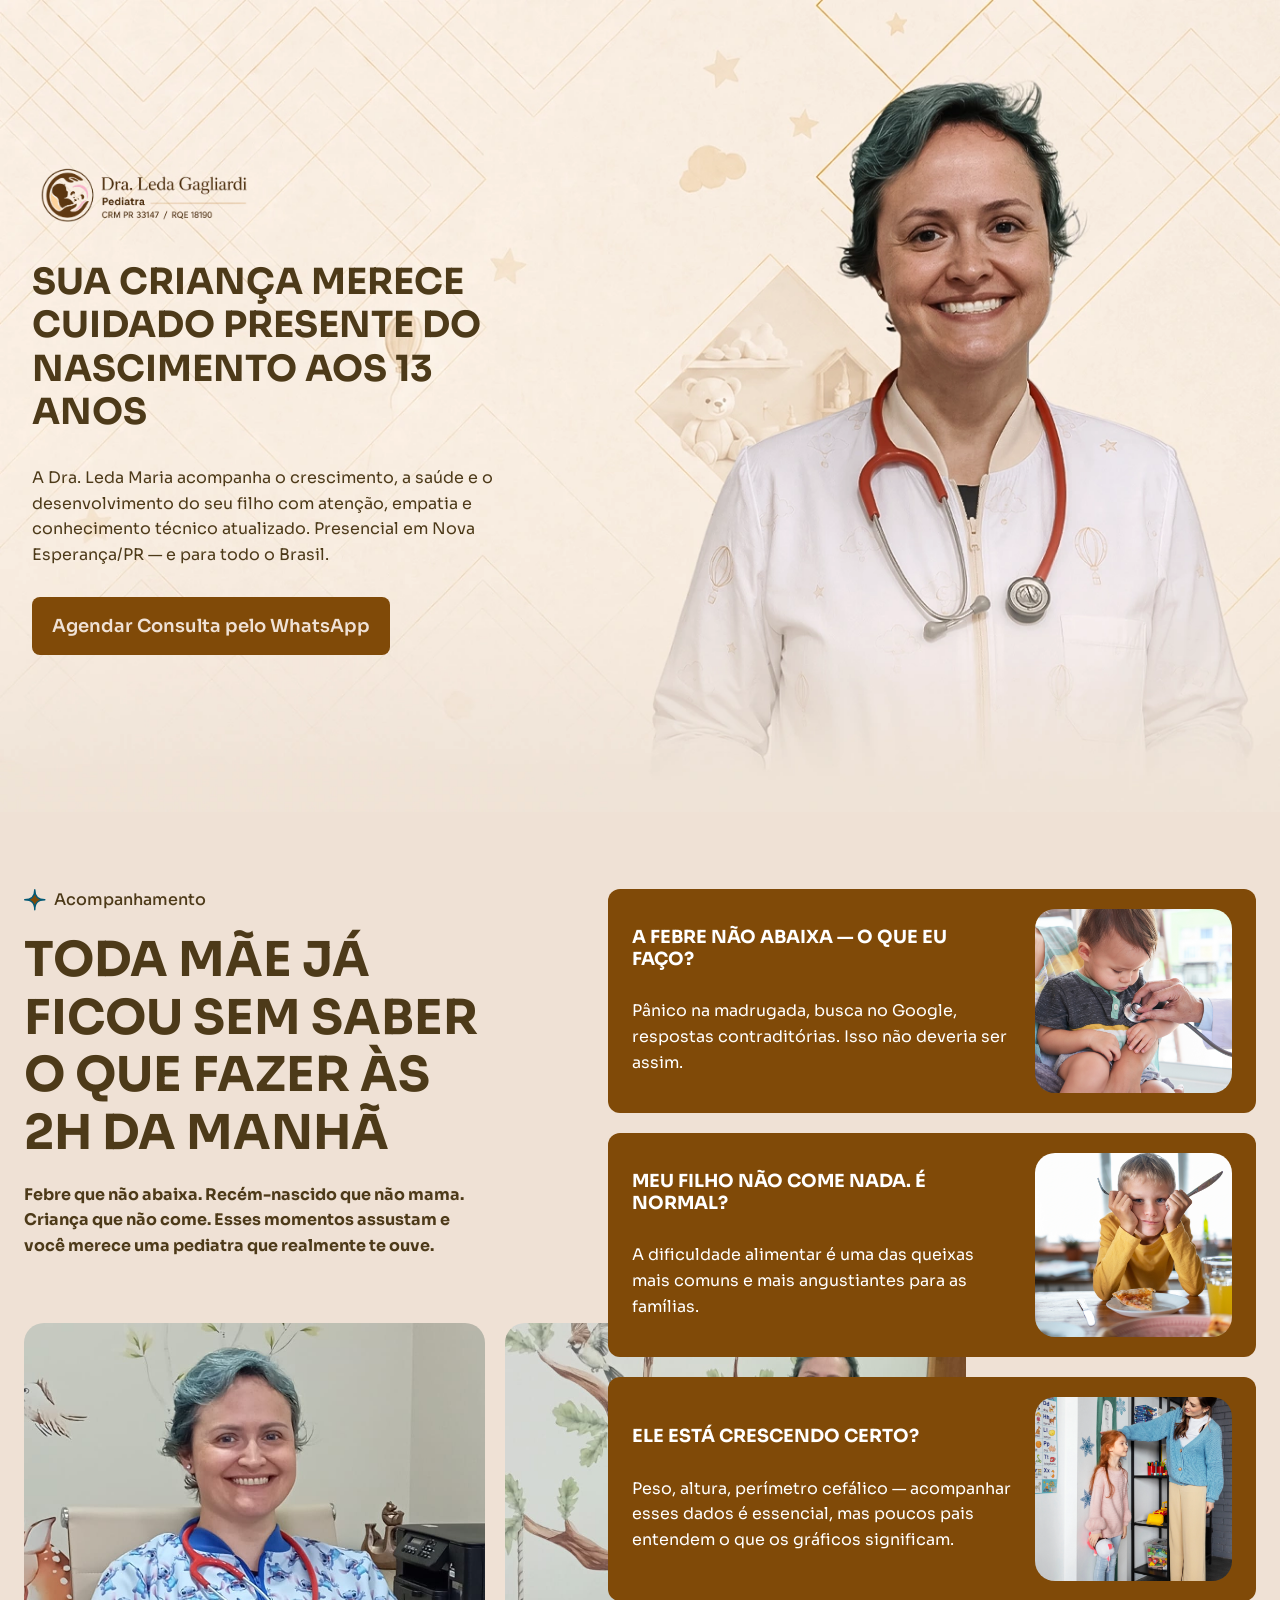
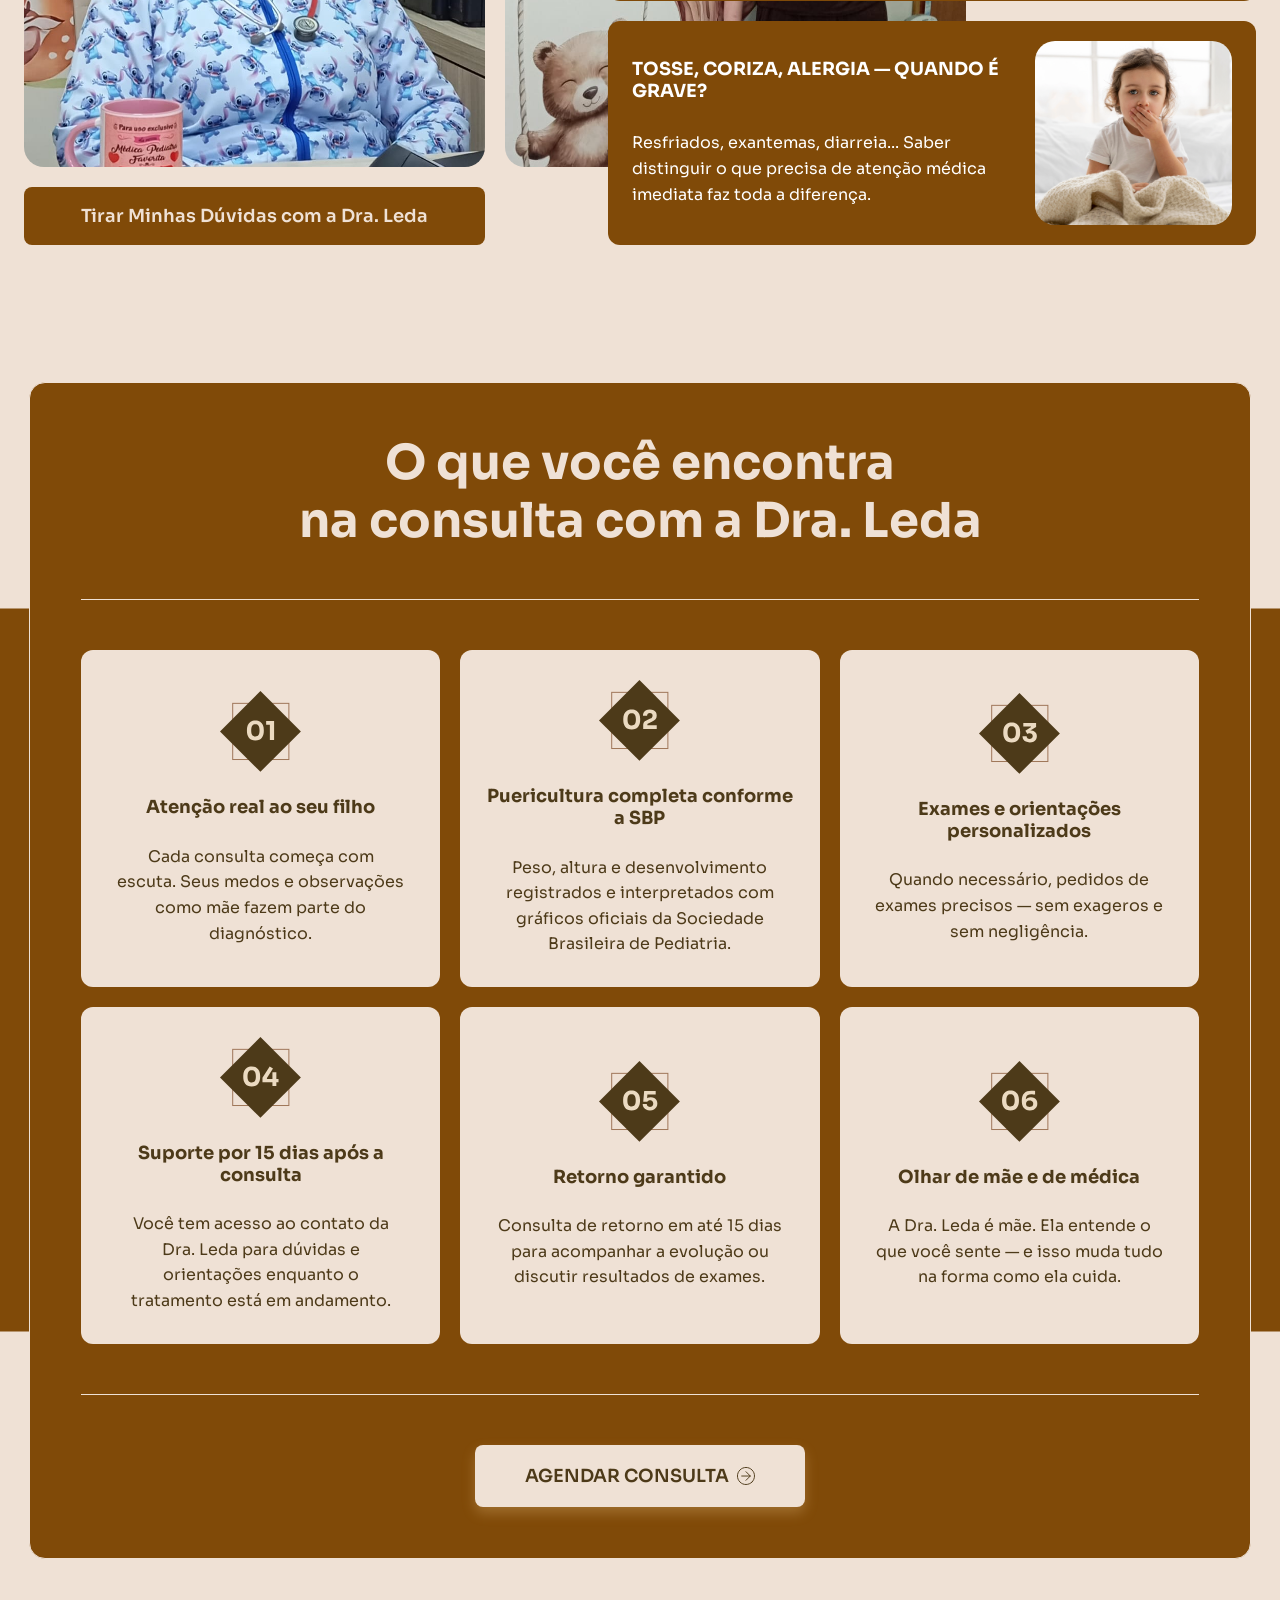
==== index.html @ 07dbed0f "chore: setup inicial + hero, acompanhamento e benefícios" ====
<!DOCTYPE html>
<html lang="pt-BR">
  <head>
    <meta charset="UTF-8" />
    <meta name="viewport" content="width=device-width, initial-scale=1.0" />
    <meta name="theme-color" content="#EFE1D5" />

    <title>Dra. Leda Maria — Pediatra em Nova Esperança/PR</title>
    <meta
      name="description"
      content="A Dra. Leda Maria acompanha o crescimento, a saúde e o desenvolvimento do seu filho, do nascimento aos 13 anos. Atendimento presencial em Nova Esperança/PR e online para todo o Brasil."
    />

    <link rel="stylesheet" href="css/style.css" />
  </head>

  <body>
    <main>
      <!-- ============================== HERO ============================== -->
      <section class="hero" id="inicio">
        <div class="hero__content">
          <img
            class="hero__logo"
            src="assets/logo/logo01.png"
            alt="Dra. Leda Gagliardi — Pediatra, CRM PR 33147"
          />

          <h1>Sua criança merece cuidado presente do nascimento aos 13 anos</h1>

          <p>
            A Dra. Leda Maria acompanha o crescimento, a saúde e o
            desenvolvimento do seu filho com atenção, empatia e conhecimento
            técnico atualizado. Presencial em Nova Esperança/PR — e para todo o
            Brasil.
          </p>

          <!-- TODO: substituir pelo número real do WhatsApp -->
          <a
            class="button"
            href="https://wa.me/55XXXXXXXXXXX"
            target="_blank"
            rel="noopener noreferrer"
          >
            Agendar Consulta pelo WhatsApp
          </a>
        </div>
      </section>

      <!-- ========================= ACOMPANHAMENTO ========================= -->
      <section class="acompanhamento" id="acompanhamento">
        <div class="acompanhamento__intro">
          <div>
            <span class="badge">
              <img src="assets/icons/icon-star.svg" alt="" />
              Acompanhamento
            </span>

            <h2>Toda mãe já ficou sem saber o que fazer às 2h da manhã</h2>

            <p>
              Febre que não abaixa. Recém-nascido que não mama. Criança que não
              come. Esses momentos assustam e você merece uma pediatra que
              realmente te ouve.
            </p>
          </div>

          <div>
            <div class="acompanhamento__photos">
              <img
                src="assets/images/acompanhamento/img01.jpg"
                alt="Dra. Leda Gagliardi sorrindo"
              />
              <img
                src="assets/images/acompanhamento/img2.jpg"
                alt="Dra. Leda em ambiente pediátrico acolhedor"
              />
            </div>

            <!-- TODO: substituir pelo número real do WhatsApp -->
            <a
              class="button"
              href="https://wa.me/55XXXXXXXXXXX"
              target="_blank"
              rel="noopener noreferrer"
            >
              Tirar Minhas Dúvidas com a Dra. Leda
            </a>
          </div>
        </div>

        <ul class="acompanhamento__list">
          <li>
            <div>
              <h3>A febre não abaixa — o que eu faço?</h3>
              <p>
                Pânico na madrugada, busca no Google, respostas contraditórias.
                Isso não deveria ser assim.
              </p>
            </div>
            <img
              src="assets/images/acompanhamento/01section02.webp"
              alt="Bebê sendo examinado com estetoscópio"
            />
          </li>

          <li>
            <div>
              <h3>Meu filho não come nada. É normal?</h3>
              <p>
                A dificuldade alimentar é uma das queixas mais comuns e mais
                angustiantes para as famílias.
              </p>
            </div>
            <img
              src="assets/images/acompanhamento/02section02.webp"
              alt="Criança à mesa recusando a comida"
            />
          </li>

          <li>
            <div>
              <h3>Ele está crescendo certo?</h3>
              <p>
                Peso, altura, perímetro cefálico — acompanhar esses dados é
                essencial, mas poucos pais entendem o que os gráficos significam.
              </p>
            </div>
            <img
              src="assets/images/acompanhamento/03section02.webp"
              alt="Criança em casa durante o acompanhamento do crescimento"
            />
          </li>

          <li>
            <div>
              <h3>Tosse, coriza, alergia — quando é grave?</h3>
              <p>
                Resfriados, exantemas, diarreia... Saber distinguir o que precisa
                de atenção médica imediata faz toda a diferença.
              </p>
            </div>
            <img
              src="assets/images/acompanhamento/04section02.webp"
              alt="Criança resfriada deitada na cama"
            />
          </li>
        </ul>
      </section>

      <!-- ========================= BENEFÍCIOS ========================= -->
      <section class="beneficits" id="beneficios">
        <div class="beneficits__bg" aria-hidden="true"></div>

        <div class="beneficits__panel">
          <h2>O que você encontra<br />na consulta com a Dra. Leda</h2>

          <hr />

          <ul class="beneficits__cards">
            <li>
              <img src="assets/icons/one.svg" alt="" />
              <h3>Atenção real ao seu filho</h3>
              <p>
                Cada consulta começa com escuta. Seus medos e observações como
                mãe fazem parte do diagnóstico.
              </p>
            </li>

            <li>
              <img src="assets/icons/two.svg" alt="" />
              <h3>Puericultura completa conforme a SBP</h3>
              <p>
                Peso, altura e desenvolvimento registrados e interpretados com
                gráficos oficiais da Sociedade Brasileira de Pediatria.
              </p>
            </li>

            <li>
              <img src="assets/icons/three.svg" alt="" />
              <h3>Exames e orientações personalizados</h3>
              <p>
                Quando necessário, pedidos de exames precisos — sem exageros e
                sem negligência.
              </p>
            </li>

            <li>
              <img src="assets/icons/four.svg" alt="" />
              <h3>Suporte por 15 dias após a consulta</h3>
              <p>
                Você tem acesso ao contato da Dra. Leda para dúvidas e
                orientações enquanto o tratamento está em andamento.
              </p>
            </li>

            <li>
              <img src="assets/icons/five.svg" alt="" />
              <h3>Retorno garantido</h3>
              <p>
                Consulta de retorno em até 15 dias para acompanhar a evolução ou
                discutir resultados de exames.
              </p>
            </li>

            <li>
              <img src="assets/icons/six.svg" alt="" />
              <h3>Olhar de mãe e de médica</h3>
              <p>
                A Dra. Leda é mãe. Ela entende o que você sente — e isso muda
                tudo na forma como ela cuida.
              </p>
            </li>
          </ul>

          <hr />

          <!-- TODO: substituir pelo número real do WhatsApp -->
          <a
            class="button button--light"
            href="https://wa.me/55XXXXXXXXXXX"
            target="_blank"
            rel="noopener noreferrer"
          >
            Agendar Consulta
            <img src="assets/icons/icon-arrow.svg" alt="" />
          </a>
        </div>
      </section>

      <!-- Próximas seções: Sobre · Como Funciona · Depoimentos · FAQ · Footer -->
    </main>
  </body>
</html>
---- css/style.css ----
/* ============================================================
   STYLE.CSS · Ponto de entrada
   Landing Page · Dra. Leda

   Ordem de importação (não alterar):
   fontes → tokens → reset → base → componentes → seções
   ============================================================ */

/* ---------- Global ---------- */
@import url("globals/fonts.css");
@import url("globals/variables.css");
@import url("globals/reset.css");
@import url("globals/base.css");

/* ---------- Componentes ---------- */
@import url("components/button.css");
@import url("components/badge.css");

/* ---------- Seções ---------- */
@import url("sections/hero.css");
@import url("sections/acompanhamento.css");
@import url("sections/beneficits.css");

/* Adicionar conforme cada seção for implementada,
   na ordem do layout do Figma:

   @import url("sections/sobre.css");
   @import url("sections/acompanhamento.css");
   @import url("sections/como-funciona.css");
   @import url("sections/depoimentos.css");
   @import url("sections/faq.css");
   @import url("sections/footer.css");
*/
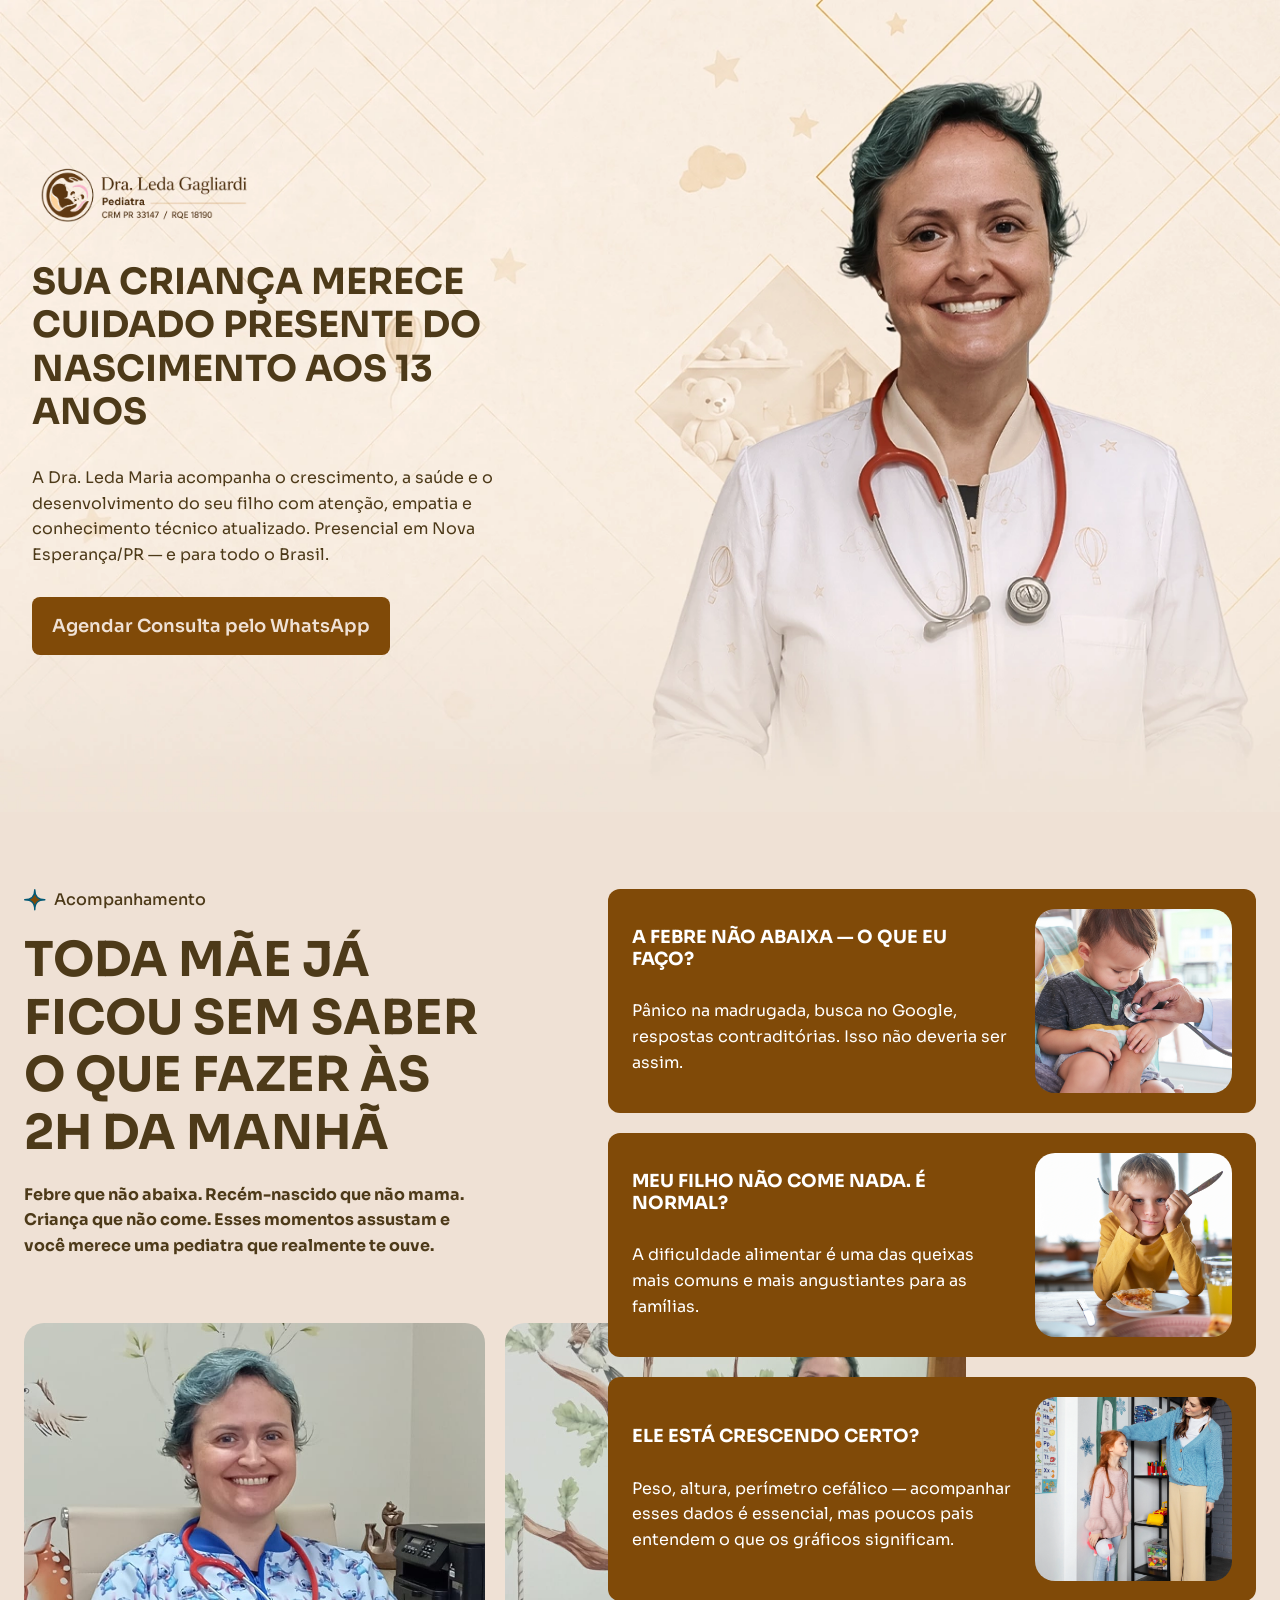
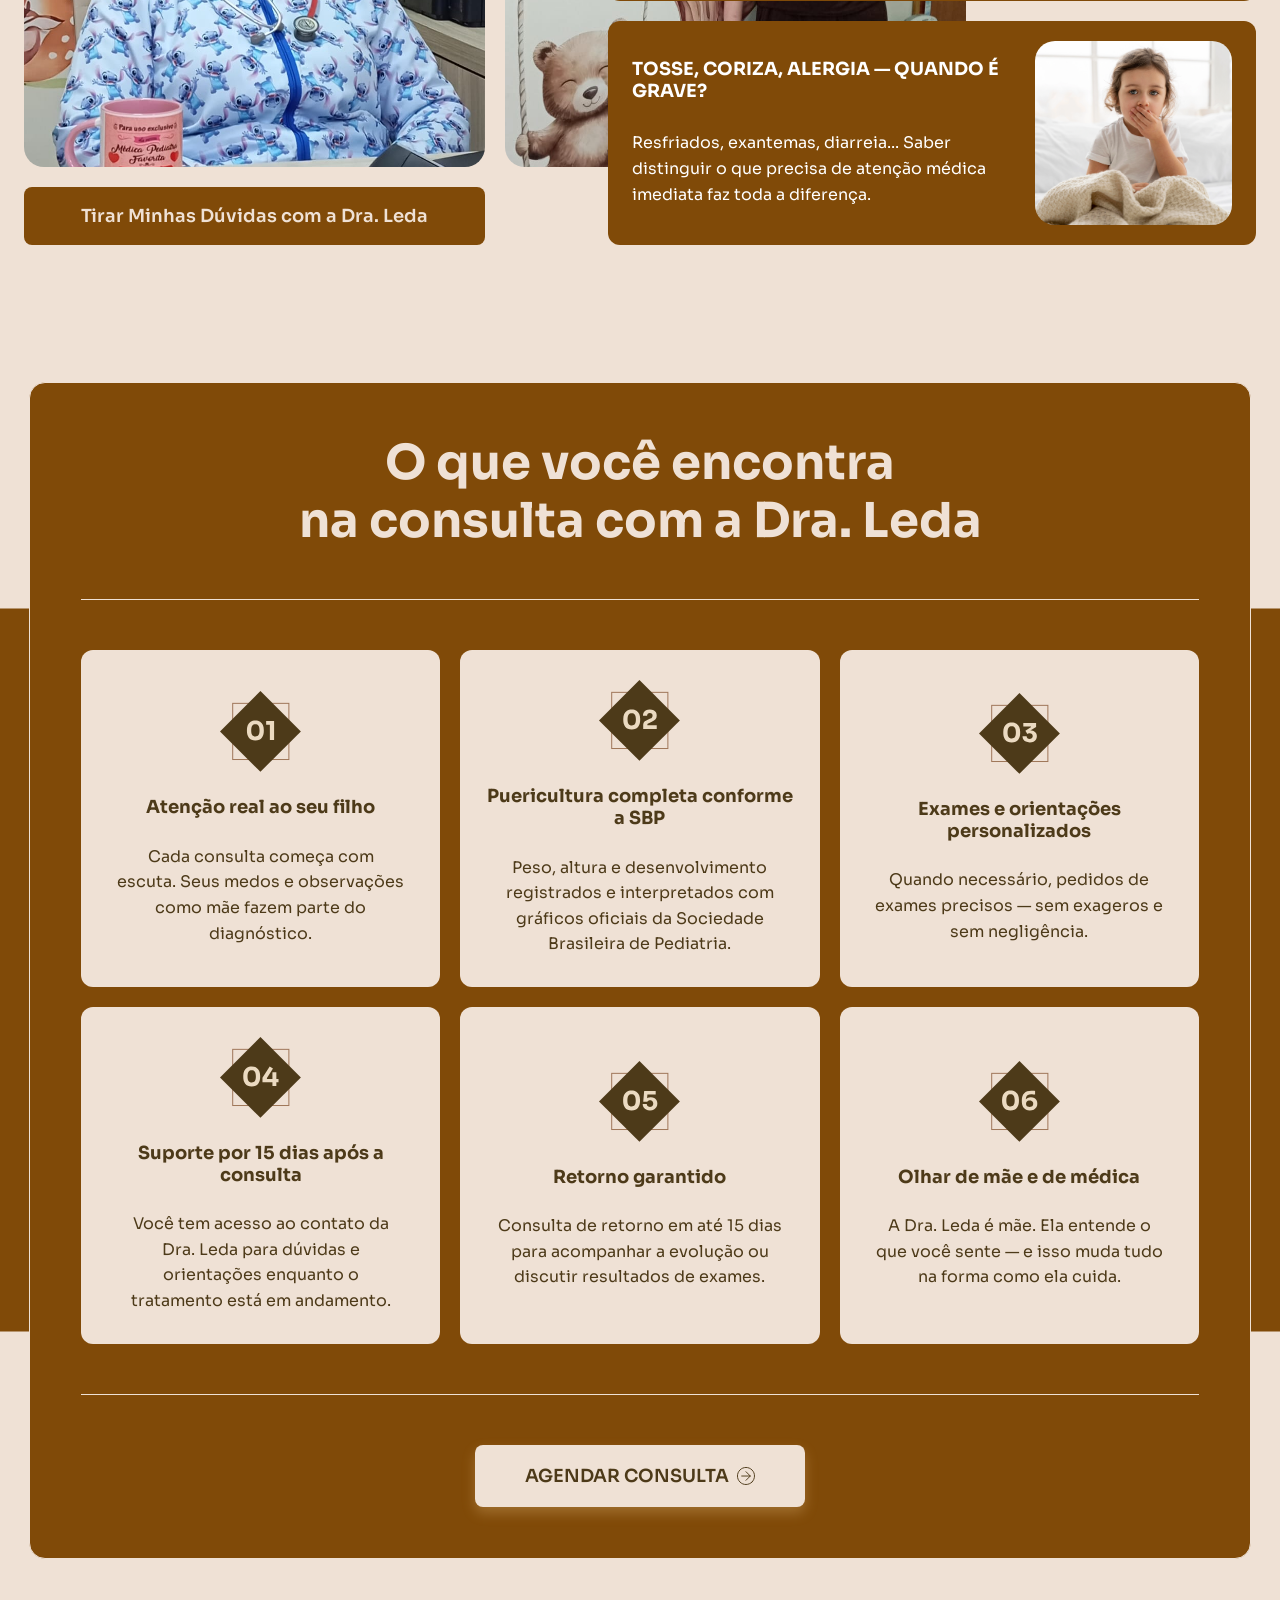
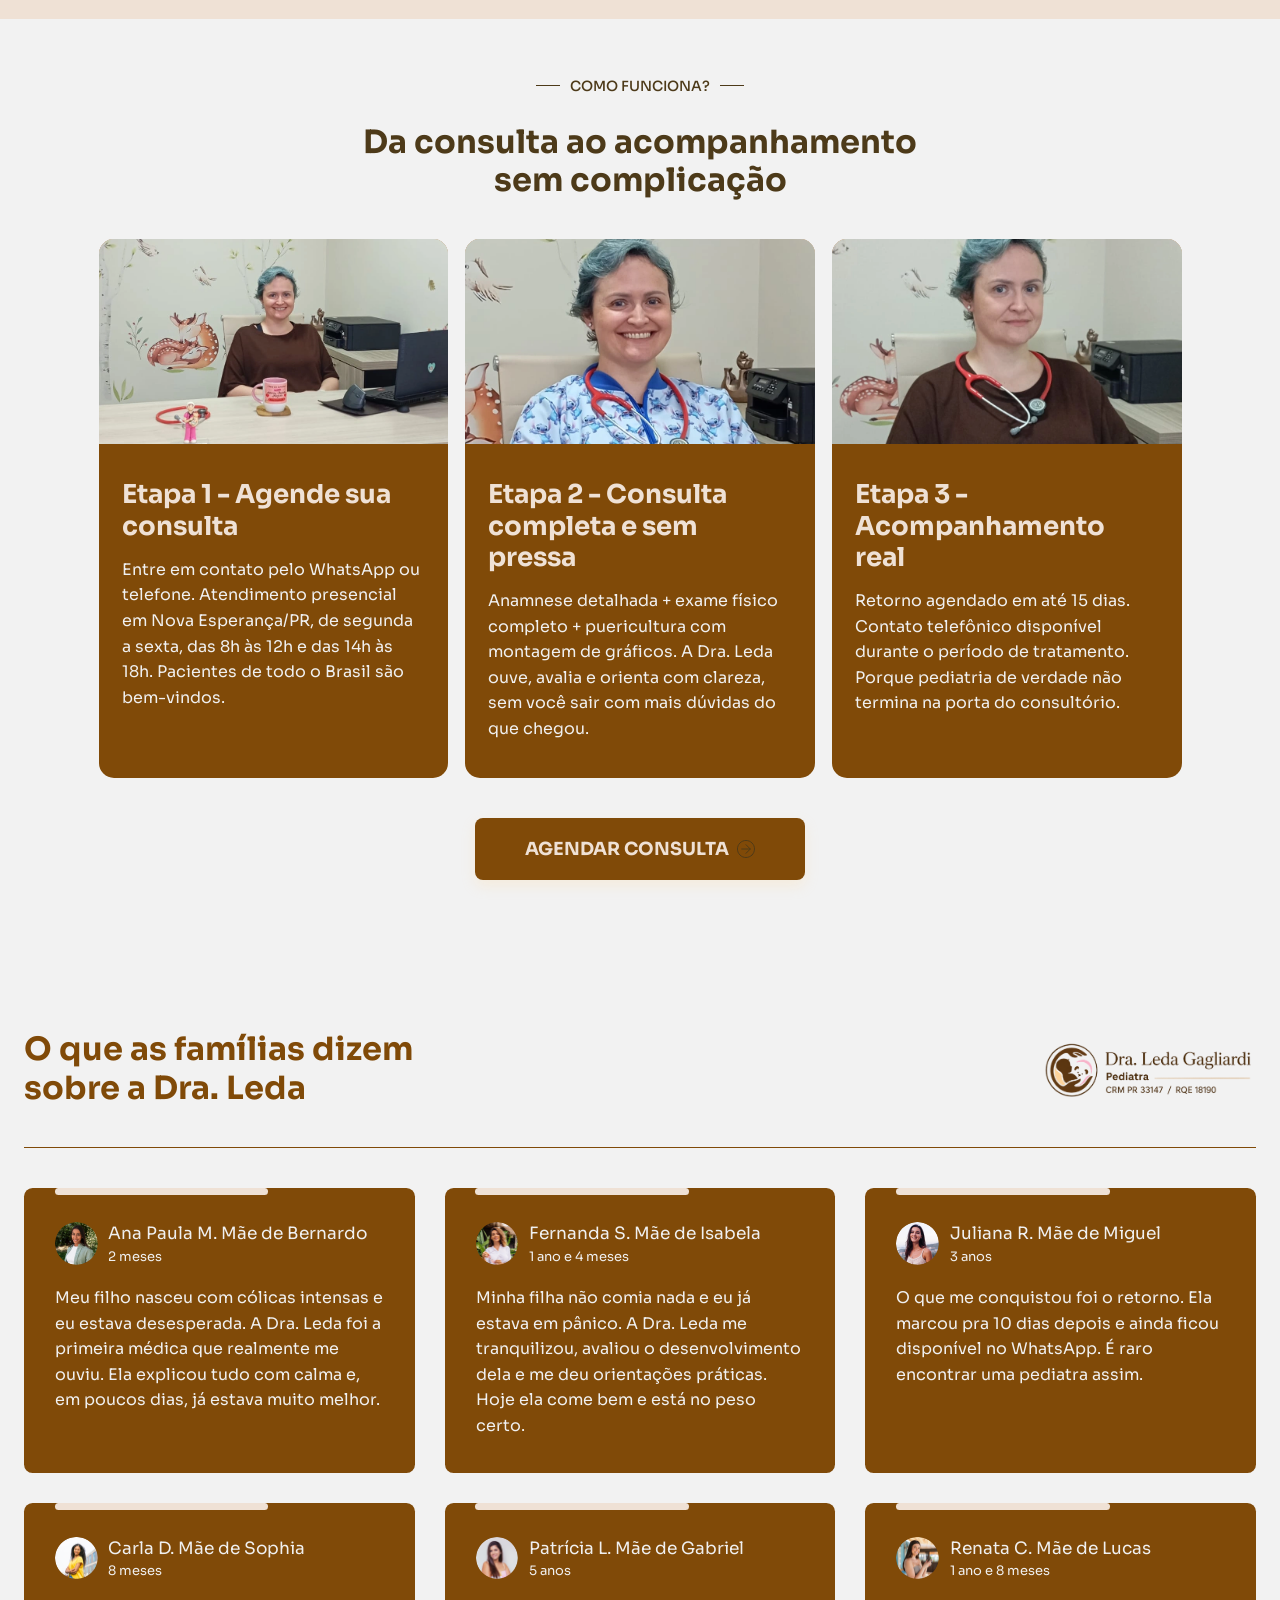
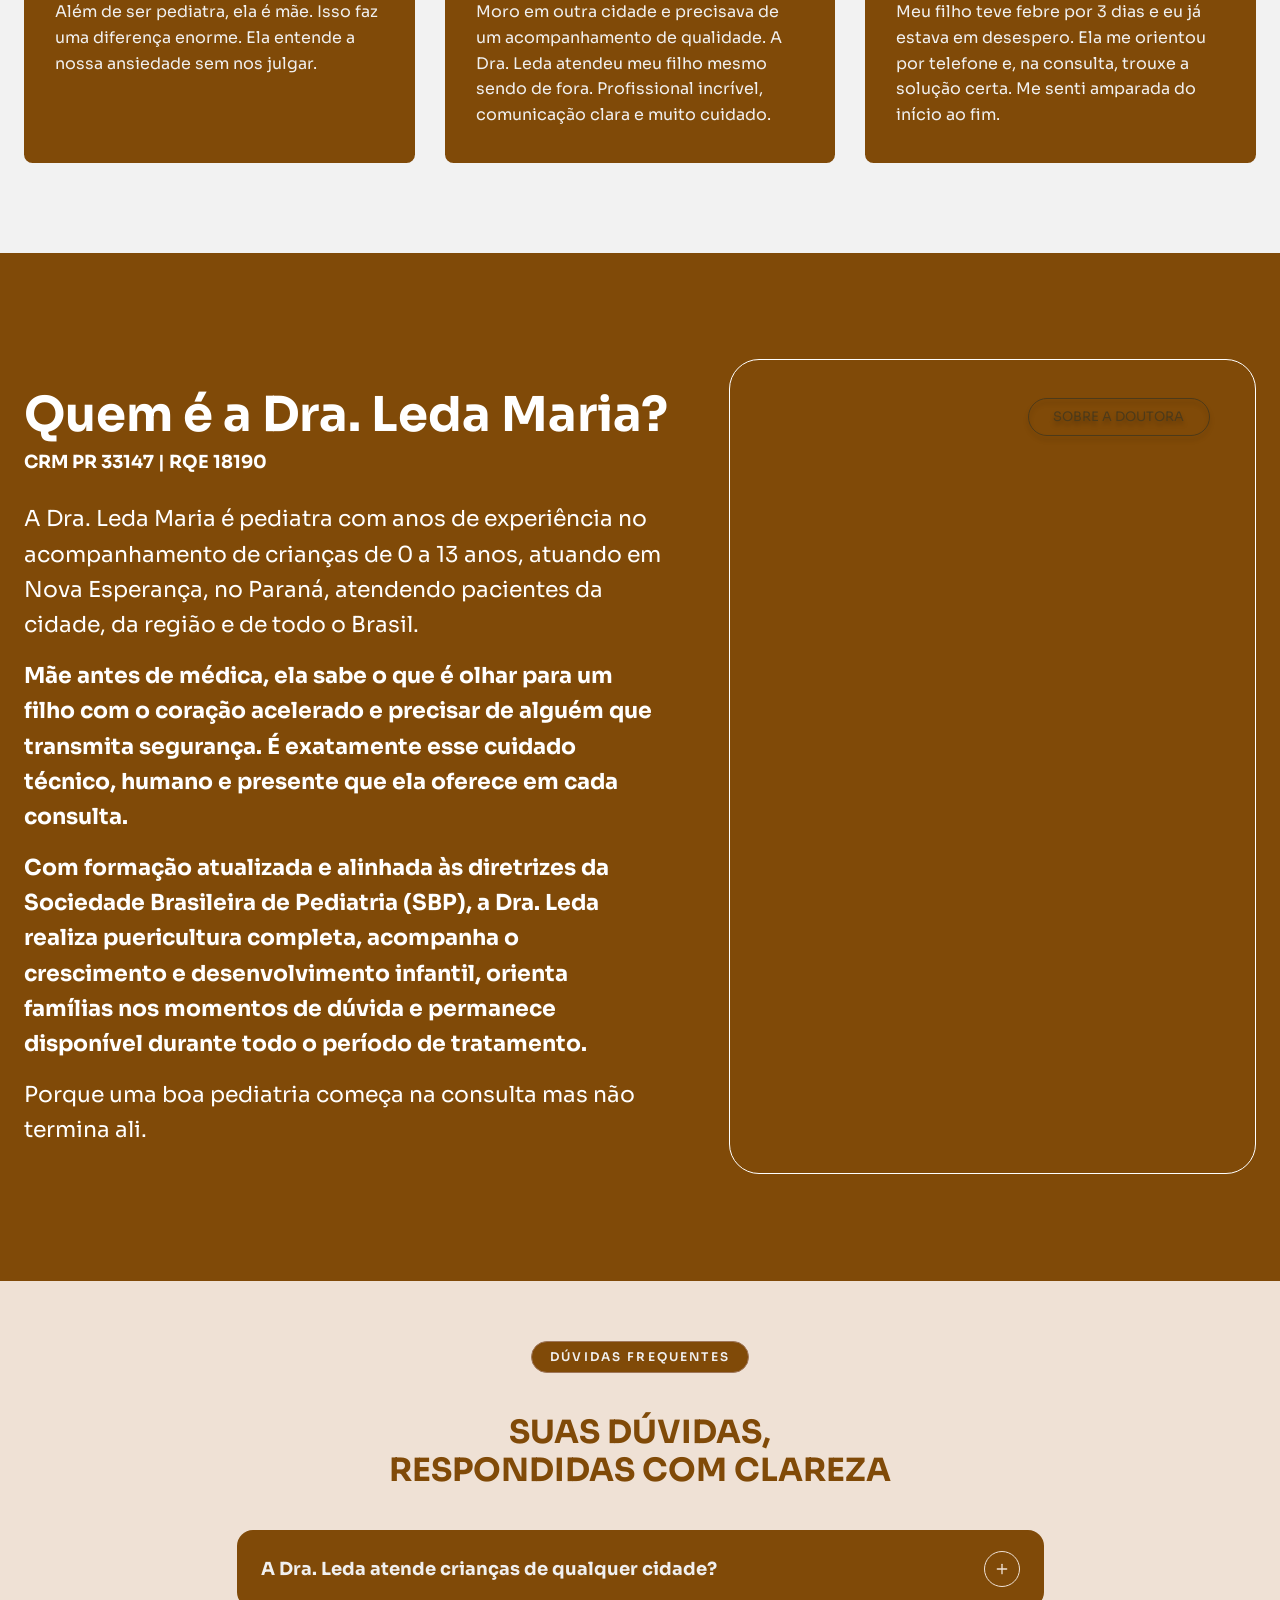
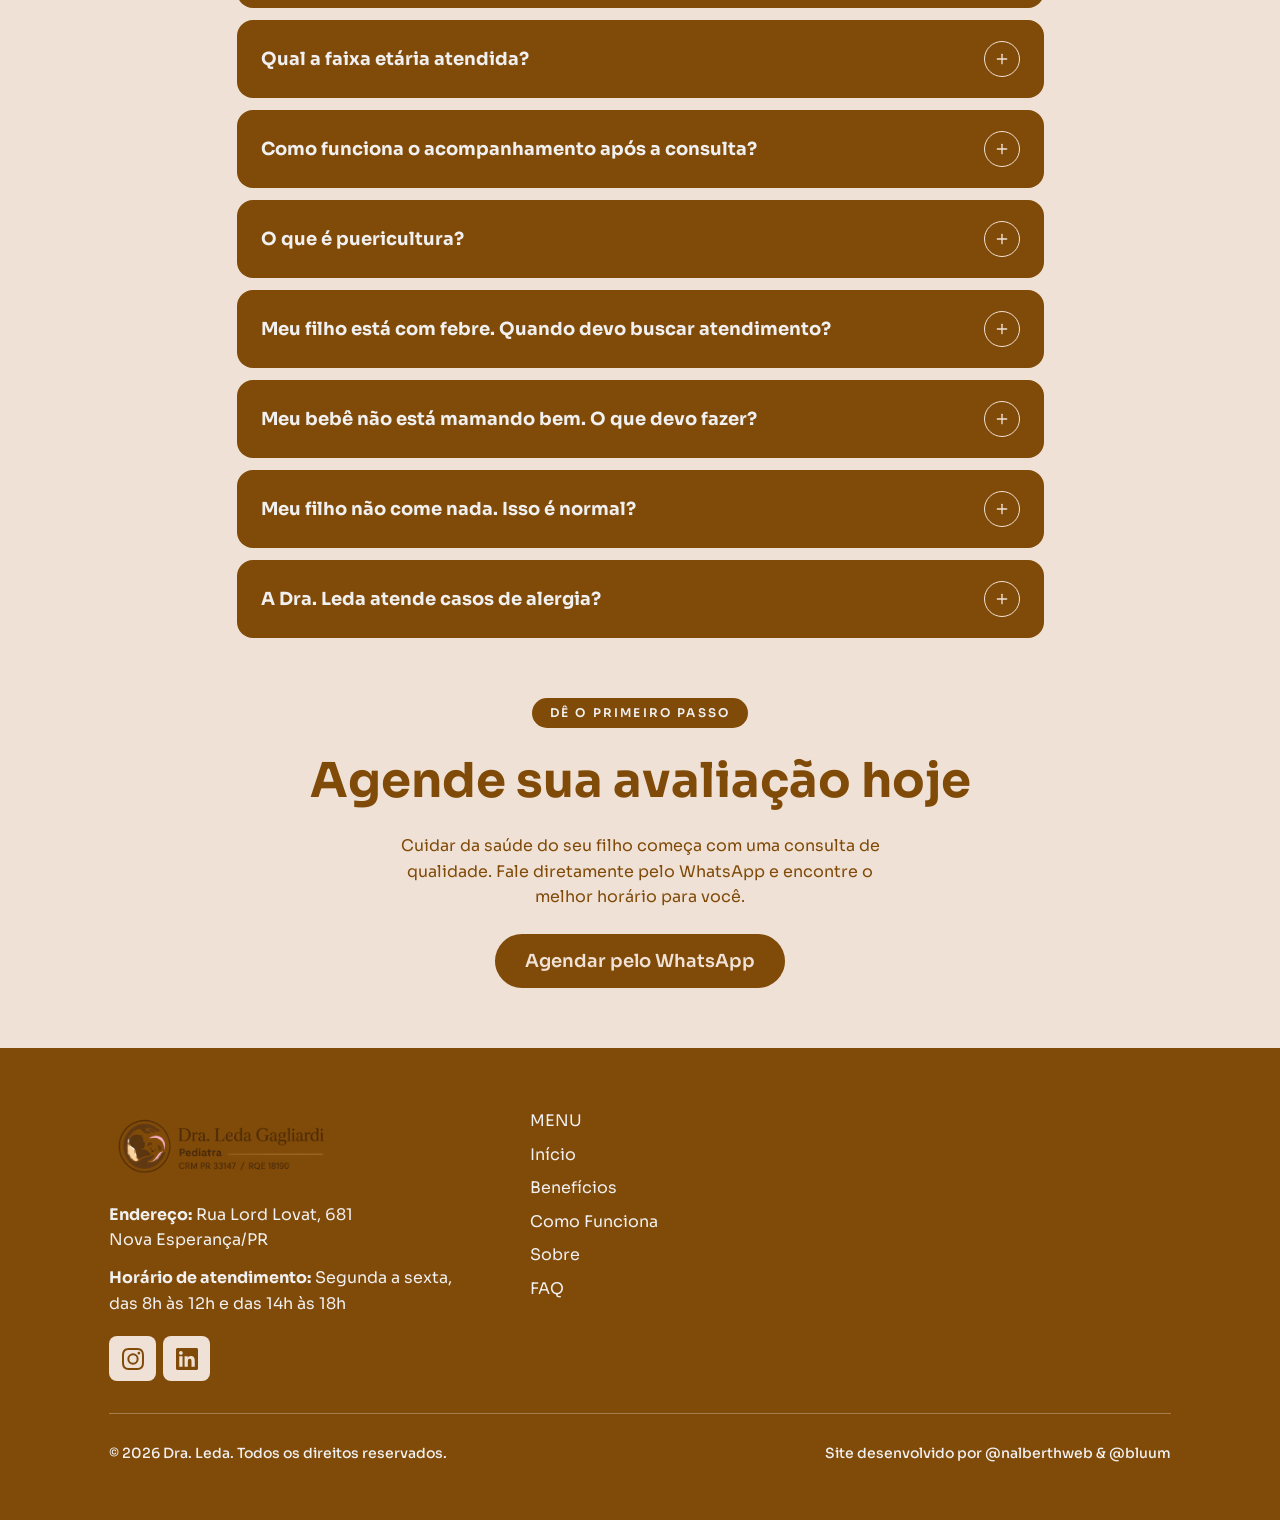
==== commit b2dbf3f8: "feat: add sections for "Como Funciona" and "Depoimentos" with corresponding styles and images" ====
--- a/index.html
+++ b/index.html
@@ -227,7 +227,563 @@
         </div>
       </section>
 
-      <!-- Próximas seções: Sobre · Como Funciona · Depoimentos · FAQ · Footer -->
+      <!-- ========================= COMO FUNCIONA ========================= -->
+      <section class="como-funciona" id="como-funciona">
+        <div class="como-funciona__inner">
+          <div class="como-funciona__header">
+            <p class="como-funciona__eyebrow">Como funciona?</p>
+
+            <h2>Da consulta ao acompanhamento sem complicação</h2>
+          </div>
+
+          <ol class="como-funciona__cards">
+            <li>
+              <img
+                src="assets/images/comofunciona/04-01.webp"
+                width="897"
+                height="1600"
+                loading="lazy"
+                alt="Dra. Leda sentada em seu consultório pediátrico"
+              />
+
+              <div>
+                <h3>Etapa 1 - Agende sua consulta</h3>
+                <p>
+                  Entre em contato pelo WhatsApp ou telefone. Atendimento
+                  presencial em Nova Esperança/PR, de segunda a sexta, das 8h
+                  às 12h e das 14h às 18h. Pacientes de todo o Brasil são
+                  bem-vindos.
+                </p>
+              </div>
+            </li>
+
+            <li>
+              <img
+                src="assets/images/comofunciona/04-02.webp"
+                width="897"
+                height="1600"
+                loading="lazy"
+                alt="Dra. Leda usando jaleco e estetoscópio no consultório"
+              />
+
+              <div>
+                <h3>Etapa 2 - Consulta completa e sem pressa</h3>
+                <p>
+                  Anamnese detalhada + exame físico completo + puericultura com
+                  montagem de gráficos. A Dra. Leda ouve, avalia e orienta com
+                  clareza, sem você sair com mais dúvidas do que chegou.
+                </p>
+              </div>
+            </li>
+
+            <li>
+              <img
+                src="assets/images/comofunciona/04-03.webp"
+                width="897"
+                height="1600"
+                loading="lazy"
+                alt="Dra. Leda com estetoscópio em ambiente de atendimento"
+              />
+
+              <div>
+                <h3>Etapa 3 - Acompanhamento real</h3>
+                <p>
+                  Retorno agendado em até 15 dias. Contato telefônico disponível
+                  durante o período de tratamento. Porque pediatria de verdade
+                  não termina na porta do consultório.
+                </p>
+              </div>
+            </li>
+          </ol>
+
+          <!-- TODO: substituir pelo número real do WhatsApp -->
+          <a
+            class="button como-funciona__button"
+            href="https://wa.me/55XXXXXXXXXXX"
+            target="_blank"
+            rel="noopener noreferrer"
+          >
+            Agendar Consulta
+            <img src="assets/icons/icon-arrow.svg" alt="" />
+          </a>
+        </div>
+      </section>
+
+      <!-- ========================= DEPOIMENTOS ========================= -->
+      <section class="depoimentos" id="depoimentos">
+        <div class="depoimentos__inner">
+          <div class="depoimentos__header">
+            <h2>O que as famílias dizem sobre a Dra. Leda</h2>
+
+            <img
+              class="depoimentos__logo"
+              src="assets/logo/logo01.png"
+              width="2167"
+              height="726"
+              loading="lazy"
+              alt="Dra. Leda Gagliardi, Pediatra"
+            />
+          </div>
+
+          <ul class="depoimentos__cards">
+            <li>
+              <article class="depoimento-card">
+                <header>
+                  <img
+                    src="assets/images/depoimentos/avatar-01.png"
+                    width="43"
+                    height="43"
+                    loading="lazy"
+                    alt="Foto de Ana Paula M."
+                  />
+
+                  <div>
+                    <strong>Ana Paula M. Mãe de Bernardo</strong>
+                    <small>2 meses</small>
+                  </div>
+                </header>
+
+                <blockquote>
+                  <p>
+                    Meu filho nasceu com cólicas intensas e eu estava
+                    desesperada. A Dra. Leda foi a primeira médica que realmente
+                    me ouviu. Ela explicou tudo com calma e, em poucos dias, já
+                    estava muito melhor.
+                  </p>
+                </blockquote>
+              </article>
+            </li>
+
+            <li>
+              <article class="depoimento-card">
+                <header>
+                  <img
+                    src="assets/images/depoimentos/avatar-02.png"
+                    width="43"
+                    height="43"
+                    loading="lazy"
+                    alt="Foto de Fernanda S."
+                  />
+
+                  <div>
+                    <strong>Fernanda S. Mãe de Isabela</strong>
+                    <small>1 ano e 4 meses</small>
+                  </div>
+                </header>
+
+                <blockquote>
+                  <p>
+                    Minha filha não comia nada e eu já estava em pânico. A Dra.
+                    Leda me tranquilizou, avaliou o desenvolvimento dela e me
+                    deu orientações práticas. Hoje ela come bem e está no peso
+                    certo.
+                  </p>
+                </blockquote>
+              </article>
+            </li>
+
+            <li>
+              <article class="depoimento-card">
+                <header>
+                  <img
+                    src="assets/images/depoimentos/avatar-03.png"
+                    width="43"
+                    height="43"
+                    loading="lazy"
+                    alt="Foto de Juliana R."
+                  />
+
+                  <div>
+                    <strong>Juliana R. Mãe de Miguel</strong>
+                    <small>3 anos</small>
+                  </div>
+                </header>
+
+                <blockquote>
+                  <p>
+                    O que me conquistou foi o retorno. Ela marcou pra 10 dias
+                    depois e ainda ficou disponível no WhatsApp. É raro
+                    encontrar uma pediatra assim.
+                  </p>
+                </blockquote>
+              </article>
+            </li>
+
+            <li>
+              <article class="depoimento-card">
+                <header>
+                  <img
+                    src="assets/images/depoimentos/avatar-04.png"
+                    width="43"
+                    height="43"
+                    loading="lazy"
+                    alt="Foto de Carla D."
+                  />
+
+                  <div>
+                    <strong>Carla D. Mãe de Sophia</strong>
+                    <small>8 meses</small>
+                  </div>
+                </header>
+
+                <blockquote>
+                  <p>
+                    Além de ser pediatra, ela é mãe. Isso faz uma diferença
+                    enorme. Ela entende a nossa ansiedade sem nos julgar.
+                  </p>
+                </blockquote>
+              </article>
+            </li>
+
+            <li>
+              <article class="depoimento-card">
+                <header>
+                  <img
+                    src="assets/images/depoimentos/avatar-05.png"
+                    width="43"
+                    height="43"
+                    loading="lazy"
+                    alt="Foto de Patrícia L."
+                  />
+
+                  <div>
+                    <strong>Patrícia L. Mãe de Gabriel</strong>
+                    <small>5 anos</small>
+                  </div>
+                </header>
+
+                <blockquote>
+                  <p>
+                    Moro em outra cidade e precisava de um acompanhamento de
+                    qualidade. A Dra. Leda atendeu meu filho mesmo sendo de
+                    fora. Profissional incrível, comunicação clara e muito
+                    cuidado.
+                  </p>
+                </blockquote>
+              </article>
+            </li>
+
+            <li>
+              <article class="depoimento-card">
+                <header>
+                  <img
+                    src="assets/images/depoimentos/avatar-06.png"
+                    width="43"
+                    height="43"
+                    loading="lazy"
+                    alt="Foto de Renata C."
+                  />
+
+                  <div>
+                    <strong>Renata C. Mãe de Lucas</strong>
+                    <small>1 ano e 8 meses</small>
+                  </div>
+                </header>
+
+                <blockquote>
+                  <p>
+                    Meu filho teve febre por 3 dias e eu já estava em
+                    desespero. Ela me orientou por telefone e, na consulta,
+                    trouxe a solução certa. Me senti amparada do início ao fim.
+                  </p>
+                </blockquote>
+              </article>
+            </li>
+          </ul>
+        </div>
+      </section>
+
+      <!-- ========================= SOBRE ========================= -->
+      <section class="sobre" id="sobre">
+        <div class="sobre__inner">
+          <div class="sobre__text">
+            <div class="sobre__heading">
+              <h2>Quem é a Dra. Leda Maria?</h2>
+              <p class="sobre__crm">CRM PR 33147 | RQE 18190</p>
+            </div>
+
+            <div class="sobre__paragraphs">
+              <p>
+                A Dra. Leda Maria é pediatra com anos de experiência no
+                acompanhamento de crianças de 0 a 13 anos, atuando em Nova
+                Esperança, no Paraná, atendendo pacientes da cidade, da
+                região e de todo o Brasil.
+              </p>
+
+              <p class="sobre__paragraph--bold">
+                Mãe antes de médica, ela sabe o que é olhar para um filho com
+                o coração acelerado e precisar de alguém que transmita
+                segurança. É exatamente esse cuidado técnico, humano e
+                presente que ela oferece em cada consulta.
+              </p>
+
+              <p class="sobre__paragraph--bold">
+                Com formação atualizada e alinhada às diretrizes da Sociedade
+                Brasileira de Pediatria (SBP), a Dra. Leda realiza
+                puericultura completa, acompanha o crescimento e
+                desenvolvimento infantil, orienta famílias nos momentos de
+                dúvida e permanece disponível durante todo o período de
+                tratamento.
+              </p>
+
+              <p>
+                Porque uma boa pediatria começa na consulta mas não termina
+                ali.
+              </p>
+            </div>
+          </div>
+
+          <div class="sobre__photo-wrapper">
+            <img
+              class="sobre__photo"
+              src="assets/images/sobre/sobre.webp"
+              alt="Dra. Leda Maria em seu consultório pediátrico"
+              width="548"
+              height="815"
+              loading="lazy"
+            />
+            <span class="sobre__badge" aria-hidden="true">SOBRE A DOUTORA</span>
+          </div>
+        </div>
+      </section>
+
+      <!-- ========================= FAQ + CTA ========================= -->
+      <section class="faq" id="faq">
+        <div class="faq__inner">
+
+          <!-- Bloco de perguntas frequentes -->
+          <div class="faq__block">
+            <span class="faq__eyebrow faq__eyebrow--outlined">Dúvidas frequentes</span>
+
+            <h2 class="faq__title">Suas dúvidas,<br>respondidas com clareza</h2>
+
+            <ul class="faq__list">
+              <li>
+                <details class="faq__item">
+                  <summary>
+                    A Dra. Leda atende crianças de qualquer cidade?
+                    <span class="faq__icon" aria-hidden="true">
+                      <img src="assets/icons/plus.svg" alt="" width="16" height="16" />
+                    </span>
+                  </summary>
+                  <div class="faq__answer">
+                    <p>Sim. A Dra. Leda atende presencialmente em Nova Esperança/PR e recebe famílias de qualquer cidade. Muitas mães de todo o Brasil já trouxeram seus filhos para uma consulta completa.</p>
+                  </div>
+                </details>
+              </li>
+
+              <li>
+                <details class="faq__item">
+                  <summary>
+                    Qual a faixa etária atendida?
+                    <span class="faq__icon" aria-hidden="true">
+                      <img src="assets/icons/plus.svg" alt="" width="16" height="16" />
+                    </span>
+                  </summary>
+                  <div class="faq__answer">
+                    <p>A Dra. Leda acompanha crianças do nascimento até os 13 anos de idade, em todas as fases do crescimento e do desenvolvimento infantil.</p>
+                  </div>
+                </details>
+              </li>
+
+              <li>
+                <details class="faq__item">
+                  <summary>
+                    Como funciona o acompanhamento após a consulta?
+                    <span class="faq__icon" aria-hidden="true">
+                      <img src="assets/icons/plus.svg" alt="" width="16" height="16" />
+                    </span>
+                  </summary>
+                  <div class="faq__answer">
+                    <p>Após a consulta, você tem acesso direto ao contato da Dra. Leda por até 15 dias para tirar dúvidas enquanto o tratamento estiver em andamento. O retorno é agendado em até 15 dias para acompanhar a evolução.</p>
+                  </div>
+                </details>
+              </li>
+
+              <li>
+                <details class="faq__item">
+                  <summary>
+                    O que é puericultura?
+                    <span class="faq__icon" aria-hidden="true">
+                      <img src="assets/icons/plus.svg" alt="" width="16" height="16" />
+                    </span>
+                  </summary>
+                  <div class="faq__answer">
+                    <p>Puericultura é o acompanhamento sistemático do crescimento e desenvolvimento saudável da criança. Inclui avaliação de peso, altura, perímetro cefálico, marcos do neurodesenvolvimento e orientações personalizadas para os pais.</p>
+                  </div>
+                </details>
+              </li>
+
+              <li>
+                <details class="faq__item">
+                  <summary>
+                    Meu filho está com febre. Quando devo buscar atendimento?
+                    <span class="faq__icon" aria-hidden="true">
+                      <img src="assets/icons/plus.svg" alt="" width="16" height="16" />
+                    </span>
+                  </summary>
+                  <div class="faq__answer">
+                    <p>Procure atendimento imediato se o bebê tiver menos de 3 meses com qualquer febre, se a temperatura ultrapassar 39°C em crianças maiores, durar mais de 3 dias ou vier acompanhada de outros sintomas preocupantes. Em caso de dúvida, entre em contato.</p>
+                  </div>
+                </details>
+              </li>
+
+              <li>
+                <details class="faq__item">
+                  <summary>
+                    Meu bebê não está mamando bem. O que devo fazer?
+                    <span class="faq__icon" aria-hidden="true">
+                      <img src="assets/icons/plus.svg" alt="" width="16" height="16" />
+                    </span>
+                  </summary>
+                  <div class="faq__answer">
+                    <p>Dificuldades na amamentação são comuns e têm solução. Agende uma consulta para que a Dra. Leda avalie a pega, o ganho de peso e oriente o processo de forma segura para mãe e bebê.</p>
+                  </div>
+                </details>
+              </li>
+
+              <li>
+                <details class="faq__item">
+                  <summary>
+                    Meu filho não come nada. Isso é normal?
+                    <span class="faq__icon" aria-hidden="true">
+                      <img src="assets/icons/plus.svg" alt="" width="16" height="16" />
+                    </span>
+                  </summary>
+                  <div class="faq__answer">
+                    <p>A seletividade alimentar é uma das queixas mais frequentes na pediatria. Na maioria das vezes é passageira, mas merece avaliação. A Dra. Leda identifica as causas e orienta as famílias com clareza e segurança.</p>
+                  </div>
+                </details>
+              </li>
+
+              <li>
+                <details class="faq__item">
+                  <summary>
+                    A Dra. Leda atende casos de alergia?
+                    <span class="faq__icon" aria-hidden="true">
+                      <img src="assets/icons/plus.svg" alt="" width="16" height="16" />
+                    </span>
+                  </summary>
+                  <div class="faq__answer">
+                    <p>Sim. A Dra. Leda avalia e acompanha quadros alérgicos em crianças, como rinite alérgica, urticária, alergia alimentar e asma, sempre com conduta baseada nas diretrizes da Sociedade Brasileira de Pediatria.</p>
+                  </div>
+                </details>
+              </li>
+            </ul>
+          </div>
+
+          <!-- Bloco CTA -->
+          <div class="faq__cta">
+            <span class="faq__eyebrow">Dê o primeiro passo</span>
+
+            <h2>Agende sua avaliação hoje</h2>
+
+            <p>
+              Cuidar da saúde do seu filho começa com uma consulta de qualidade.
+              Fale diretamente pelo WhatsApp e encontre o melhor horário para você.
+            </p>
+
+            <!-- TODO: substituir pelo número real do WhatsApp -->
+            <a
+              class="button faq__cta-button"
+              href="https://wa.me/55XXXXXXXXXXX"
+              target="_blank"
+              rel="noopener noreferrer"
+            >
+              Agendar pelo WhatsApp
+            </a>
+          </div>
+
+        </div>
+      </section>
+
     </main>
+
+    <!-- ========================= FOOTER ========================= -->
+    <footer class="footer" id="contato">
+
+      <div class="footer__inner">
+
+        <!-- Coluna 1: Logo + Endereço + Social -->
+        <div class="footer__brand">
+          <img
+            class="footer__logo"
+            src="assets/logo/logo01.png"
+            alt="Dra. Leda Gagliardi — Pediatra"
+            width="220"
+            height="74"
+            loading="lazy"
+          />
+
+          <address class="footer__contact">
+            <p><strong>Endereço:</strong> Rua Lord Lovat, 681<br>Nova Esperança/PR</p>
+            <p><strong>Horário de atendimento:</strong> Segunda a sexta,<br>das 8h às 12h e das 14h às 18h</p>
+          </address>
+
+          <div class="footer__social">
+            <!-- TODO: substituir pelo link real do Instagram -->
+            <a
+              class="footer__social-link"
+              href="https://www.instagram.com/"
+              target="_blank"
+              rel="noopener noreferrer"
+              aria-label="Instagram da Dra. Leda Gagliardi"
+            >
+              <svg xmlns="http://www.w3.org/2000/svg" viewBox="0 0 24 24" aria-hidden="true">
+                <path d="M12 2.163c3.204 0 3.584.012 4.85.07 3.252.148 4.771 1.691 4.919 4.919.058 1.265.069 1.645.069 4.849 0 3.205-.012 3.584-.069 4.849-.149 3.225-1.664 4.771-4.919 4.919-1.266.058-1.644.07-4.85.07-3.204 0-3.584-.012-4.849-.07-3.26-.149-4.771-1.699-4.919-4.92-.058-1.265-.07-1.644-.07-4.849 0-3.204.013-3.583.07-4.849.149-3.227 1.664-4.771 4.919-4.919 1.266-.057 1.645-.069 4.849-.069zM12 0C8.741 0 8.333.014 7.053.072 2.695.272.273 2.69.073 7.052.014 8.333 0 8.741 0 12c0 3.259.014 3.668.072 4.948.2 4.358 2.618 6.78 6.98 6.98C8.333 23.986 8.741 24 12 24c3.259 0 3.668-.014 4.948-.072 4.354-.2 6.782-2.618 6.979-6.98.059-1.28.073-1.689.073-4.948 0-3.259-.014-3.667-.072-4.947-.196-4.354-2.617-6.78-6.979-6.98C15.668.014 15.259 0 12 0zm0 5.838a6.162 6.162 0 1 0 0 12.324 6.162 6.162 0 0 0 0-12.324zM12 16a4 4 0 1 1 0-8 4 4 0 0 1 0 8zm6.406-11.845a1.44 1.44 0 1 0 0 2.881 1.44 1.44 0 0 0 0-2.881z"/>
+              </svg>
+            </a>
+
+            <!-- TODO: substituir pelo link real do LinkedIn -->
+            <a
+              class="footer__social-link"
+              href="https://www.linkedin.com/"
+              target="_blank"
+              rel="noopener noreferrer"
+              aria-label="LinkedIn da Dra. Leda Gagliardi"
+            >
+              <svg xmlns="http://www.w3.org/2000/svg" viewBox="0 0 24 24" aria-hidden="true">
+                <path d="M20.447 20.452h-3.554v-5.569c0-1.328-.027-3.037-1.852-3.037-1.853 0-2.136 1.445-2.136 2.939v5.667H9.351V9h3.414v1.561h.046c.477-.9 1.637-1.85 3.37-1.85 3.601 0 4.267 2.37 4.267 5.455v6.286zM5.337 7.433a2.062 2.062 0 0 1-2.063-2.065 2.064 2.064 0 1 1 2.063 2.065zm1.782 13.019H3.555V9h3.564v11.452zM22.225 0H1.771C.792 0 0 .774 0 1.729v20.542C0 23.227.792 24 1.771 24h20.451C23.2 24 24 23.227 24 22.271V1.729C24 .774 23.2 0 22.222 0h.003z"/>
+              </svg>
+            </a>
+          </div>
+        </div>
+
+        <!-- Coluna 2: Navegação -->
+        <nav class="footer__nav" aria-label="Navegação do rodapé">
+          <span class="footer__nav-label">MENU</span>
+          <ul>
+            <li><a href="#inicio">Início</a></li>
+            <li><a href="#acompanhamento">Benefícios</a></li>
+            <li><a href="#como-funciona">Como Funciona</a></li>
+            <li><a href="#sobre">Sobre</a></li>
+            <li><a href="#faq">FAQ</a></li>
+          </ul>
+        </nav>
+
+        <!-- Coluna 3: Mapa -->
+        <div class="footer__map-wrapper">
+          <!-- TODO: substituir pela URL de embed do Google Maps da clínica -->
+          <iframe
+            class="footer__map"
+            src="https://www.google.com/maps?q=Rua+Lord+Lovat,+681,+Nova+Esperança,+PR,+Brasil&output=embed"
+            title="Localização da Dra. Leda Gagliardi em Nova Esperança/PR"
+            loading="lazy"
+            allowfullscreen
+            referrerpolicy="no-referrer-when-downgrade"
+          ></iframe>
+        </div>
+
+      </div>
+
+      <hr class="footer__divider" />
+
+      <div class="footer__bottom">
+        <small>© 2026 Dra. Leda. Todos os direitos reservados.</small>
+        <small>Site desenvolvido por @nalberthweb &amp; @bluum</small>
+      </div>
+
+    </footer>
+
   </body>
 </html>
--- a/css/style.css
+++ b/css/style.css
@@ -20,14 +20,9 @@
 @import url("sections/hero.css");
 @import url("sections/acompanhamento.css");
 @import url("sections/beneficits.css");
+@import url("sections/como-funciona.css");
+@import url("sections/depoimentos.css");
 
-/* Adicionar conforme cada seção for implementada,
-   na ordem do layout do Figma:
-
-   @import url("sections/sobre.css");
-   @import url("sections/acompanhamento.css");
-   @import url("sections/como-funciona.css");
-   @import url("sections/depoimentos.css");
-   @import url("sections/faq.css");
-   @import url("sections/footer.css");
-*/
+@import url("sections/sobre.css");
+@import url("sections/faq.css");
+@import url("sections/footer.css");
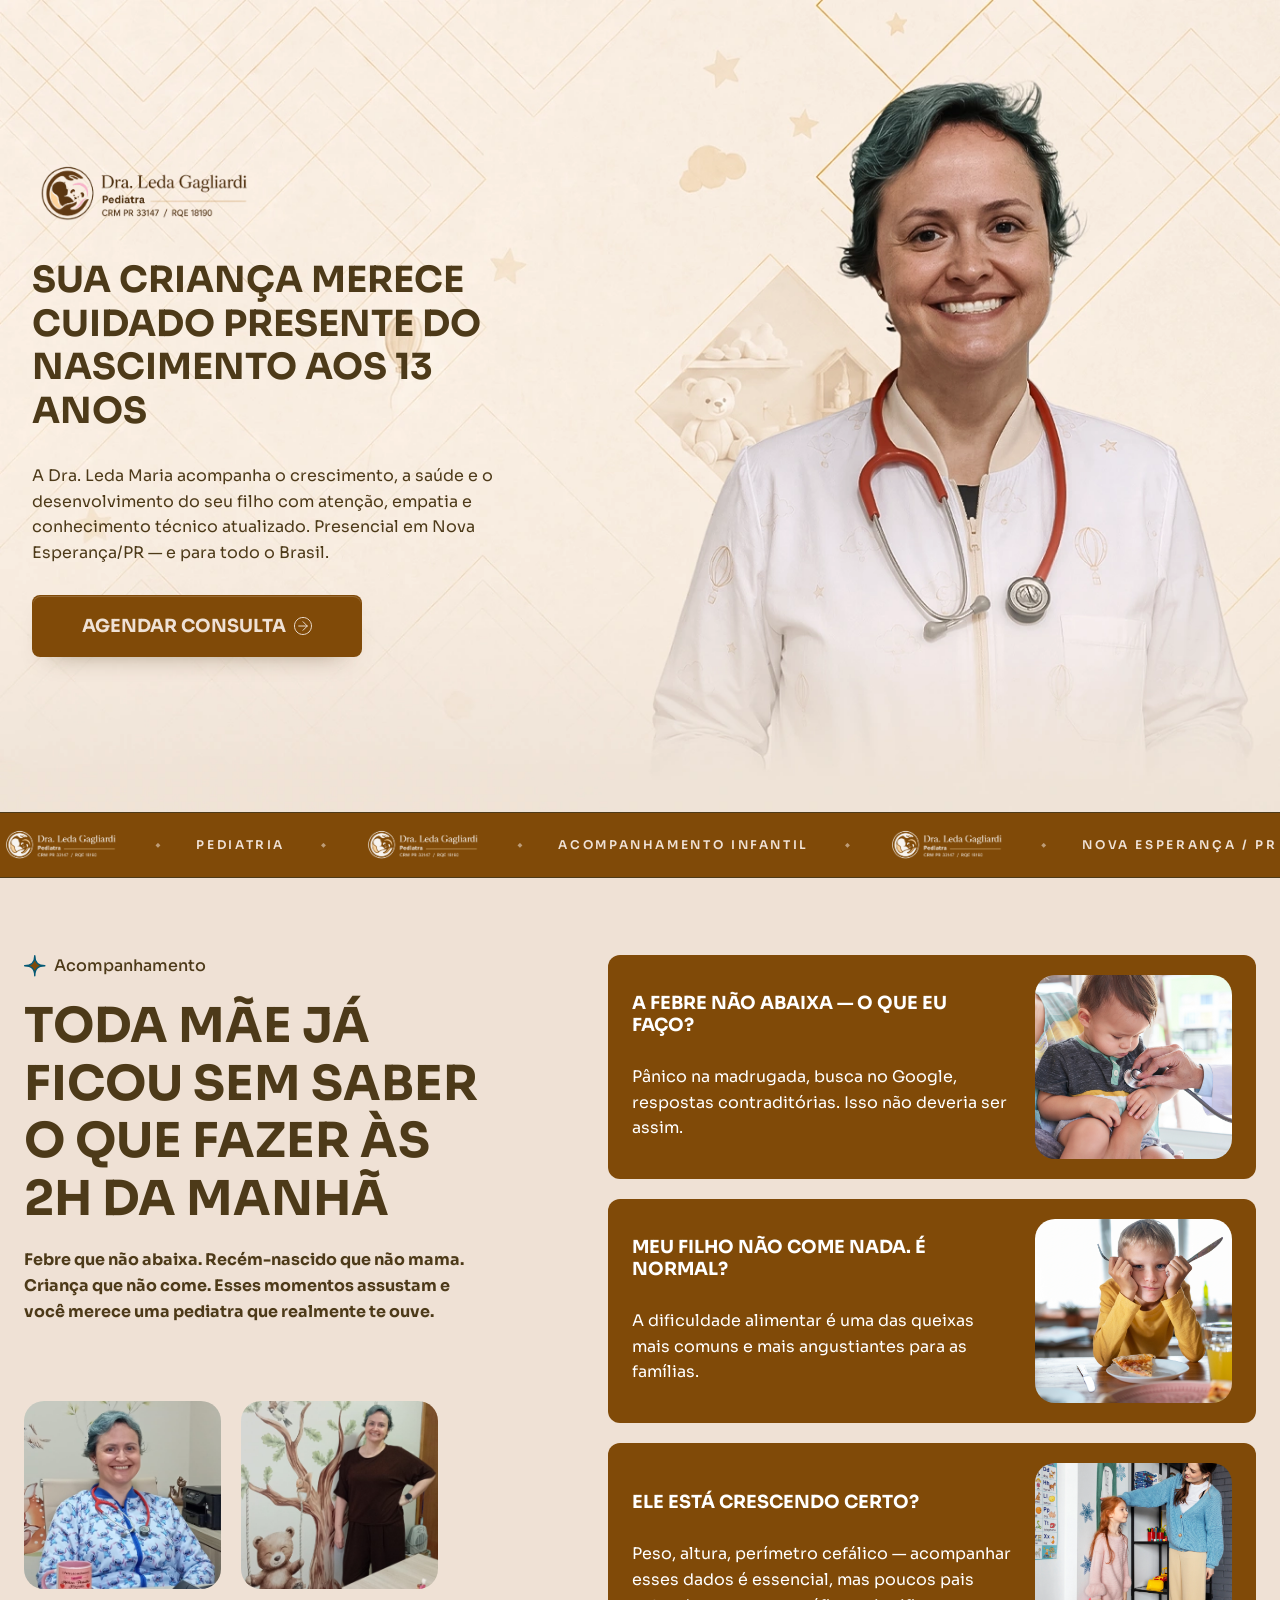
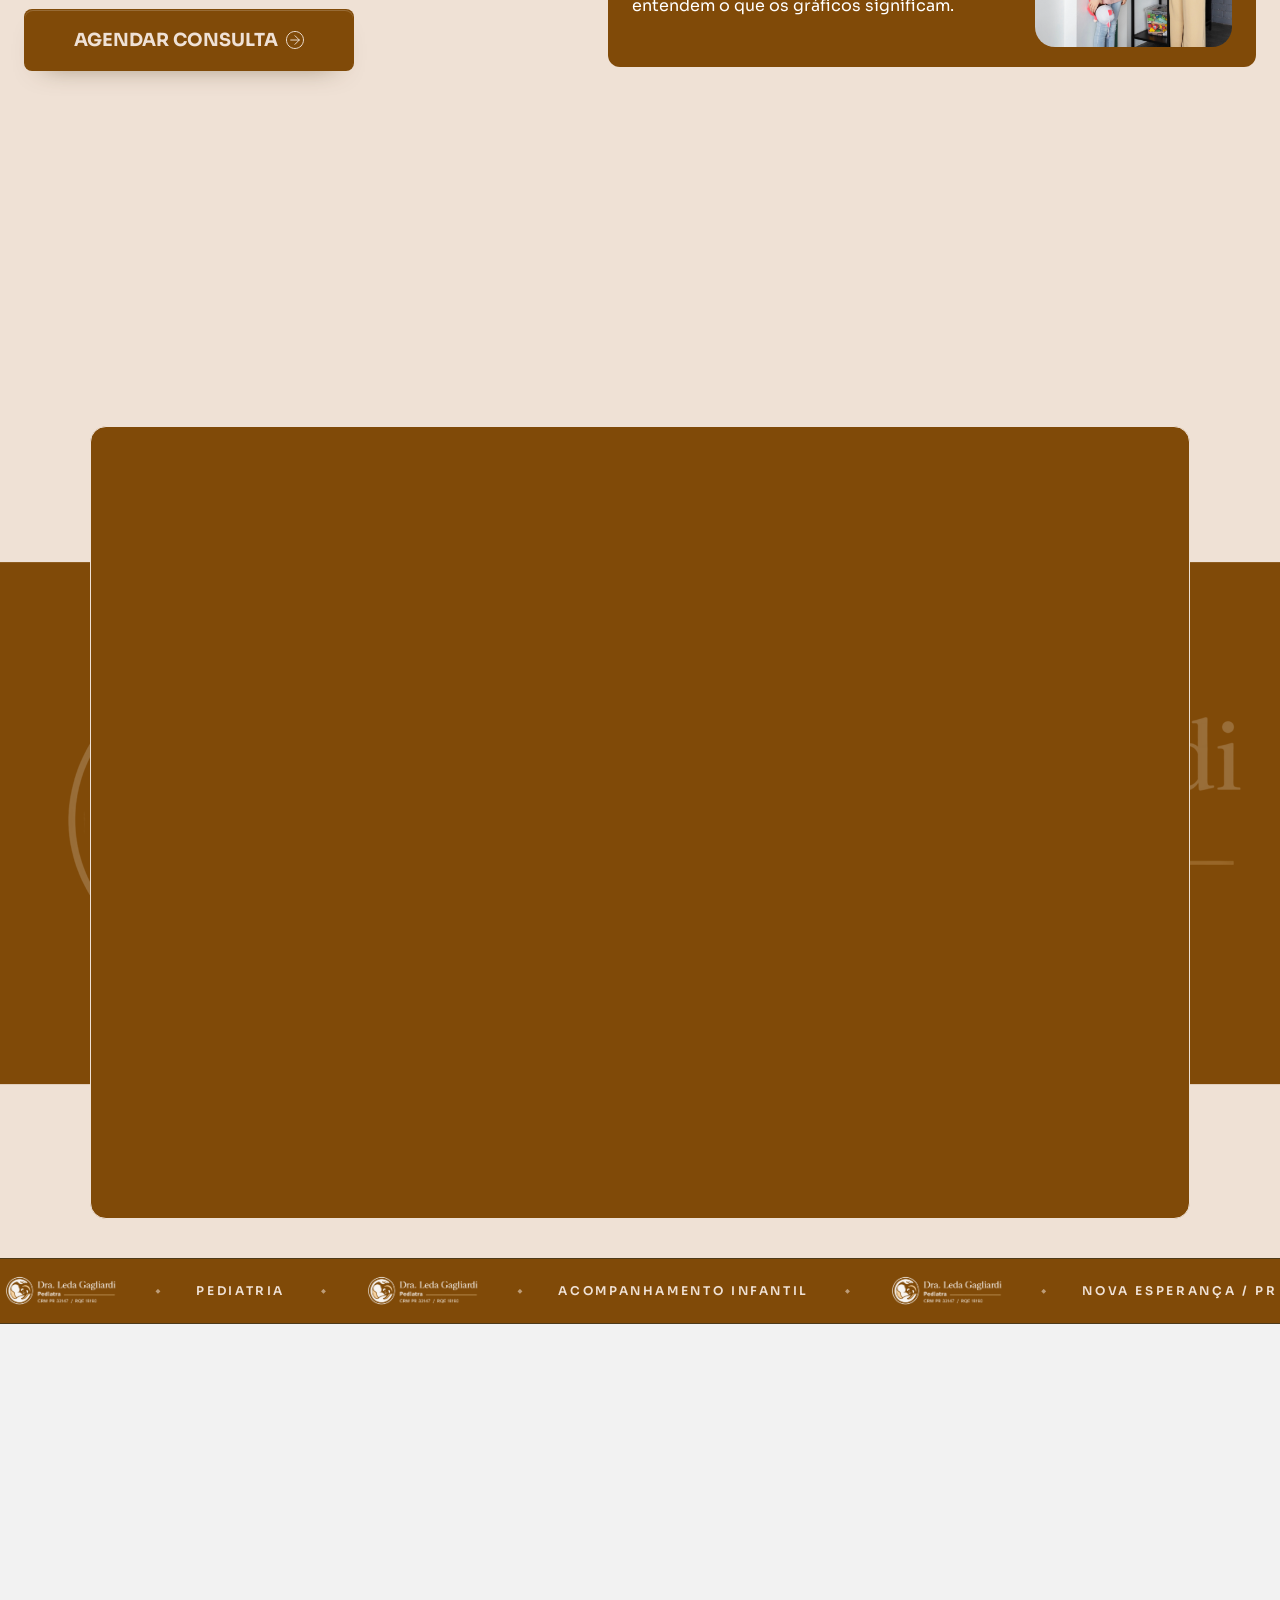
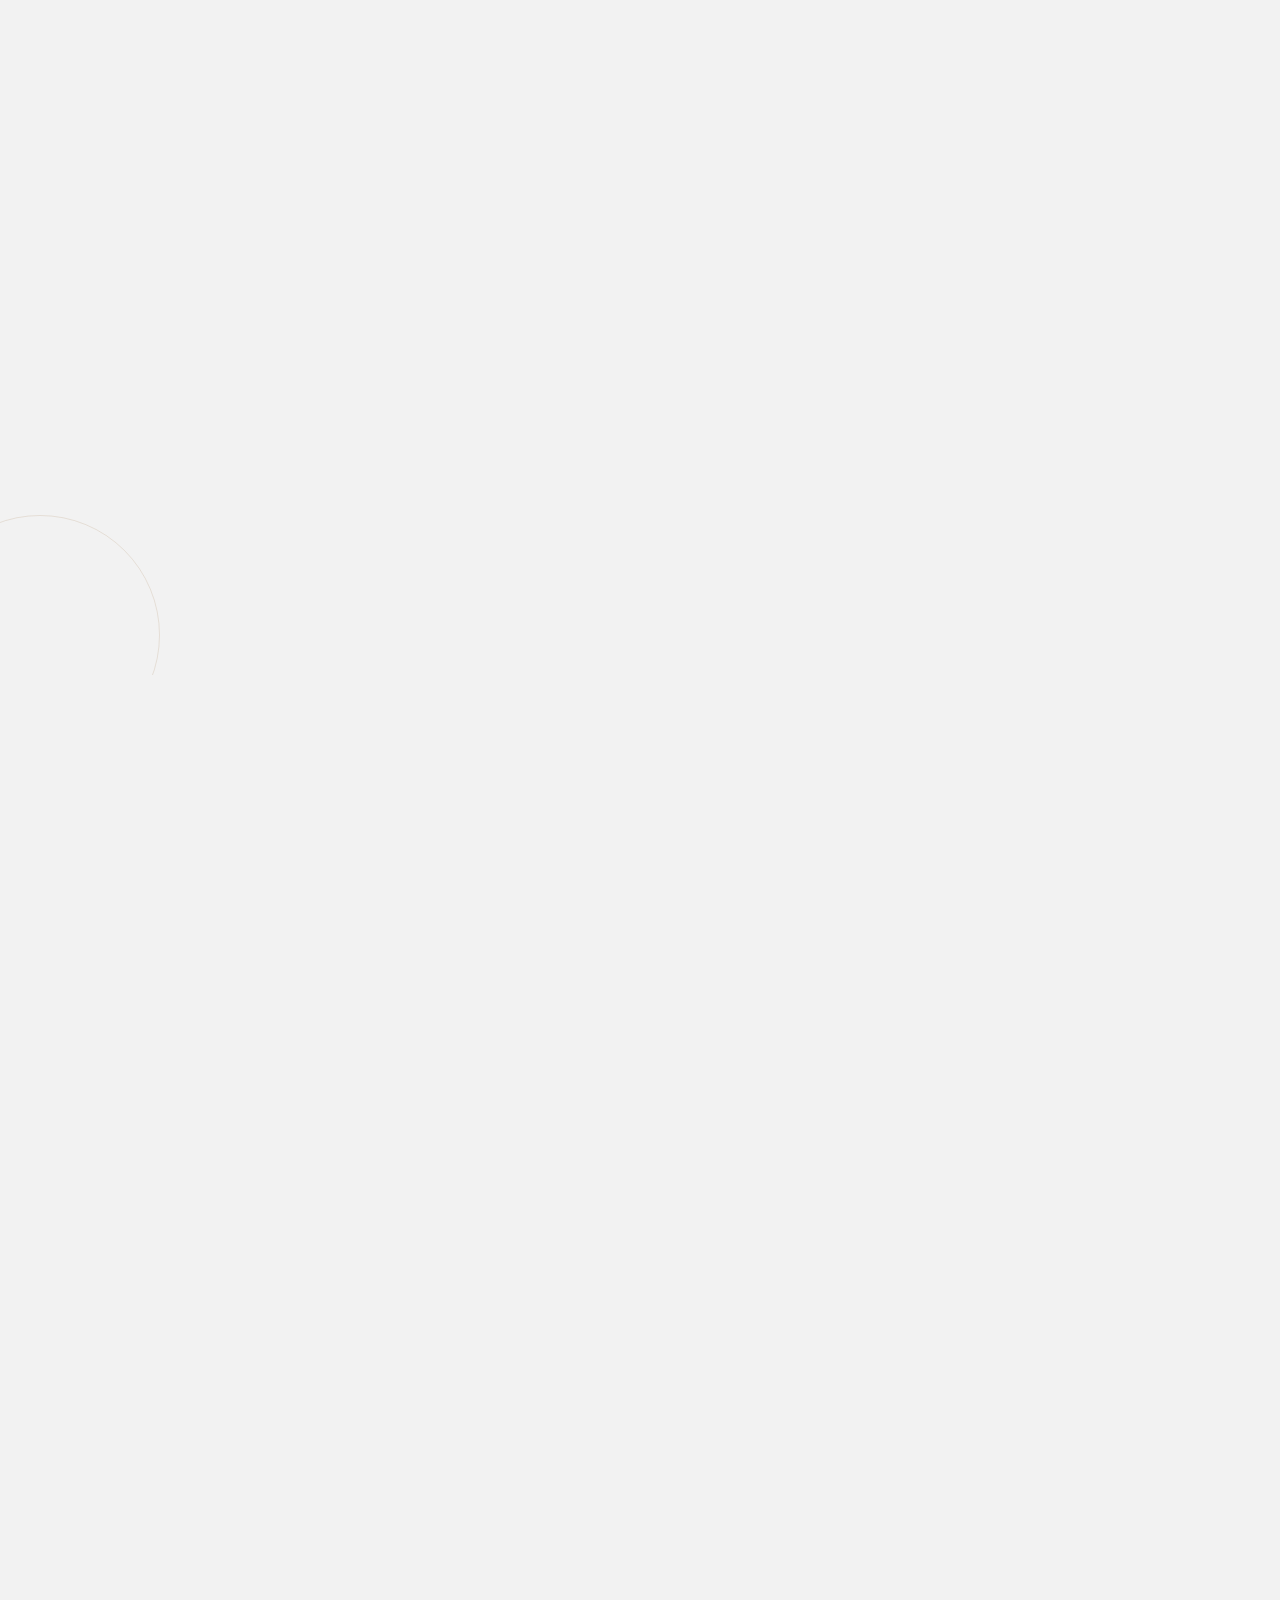
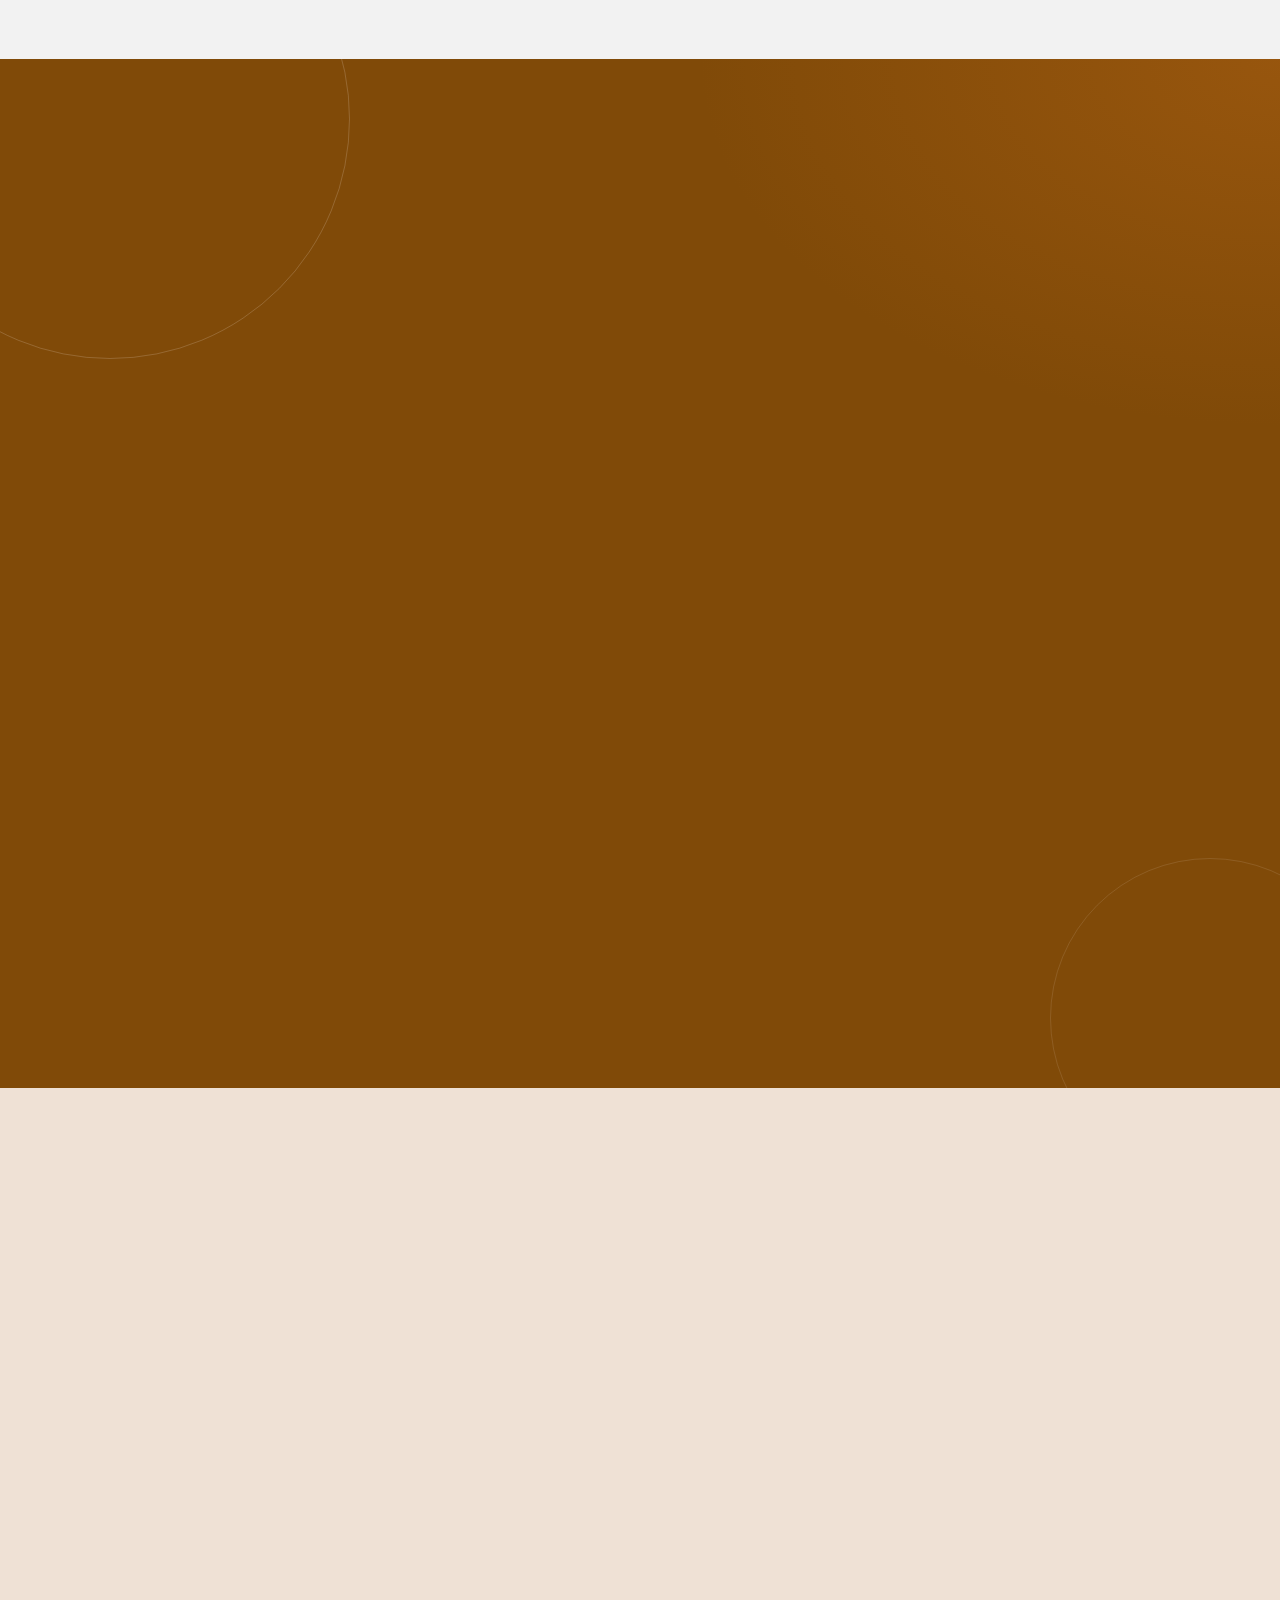
==== commit d1179224: "feat: update styles for various sections, add marquee band component, and implement motion effects" ====
--- a/index.html
+++ b/index.html
@@ -11,6 +11,7 @@
       content="A Dra. Leda Maria acompanha o crescimento, a saúde e o desenvolvimento do seu filho, do nascimento aos 13 anos. Atendimento presencial em Nova Esperança/PR e online para todo o Brasil."
     />
 
+    <link rel="icon" type="image/svg+xml" href="assets/logo/favicon.svg" />
     <link rel="stylesheet" href="css/style.css" />
   </head>
 
@@ -34,24 +35,84 @@
             Brasil.
           </p>
 
-          <!-- TODO: substituir pelo número real do WhatsApp -->
           <a
             class="button"
-            href="https://wa.me/55XXXXXXXXXXX"
+            href="https://wa.me/554432523099?text=Ol%C3%A1!%20Gostaria%20de%20agendar%20uma%20consulta%20com%20a%20Dra.%20Leda%20Maria."
             target="_blank"
             rel="noopener noreferrer"
           >
-            Agendar Consulta pelo WhatsApp
+            Agendar Consulta
+            <svg viewBox="0 0 19 19" fill="none" aria-hidden="true">
+              <path d="M4.97286 9.51854H14.0271M9.5 14.0457L14.0271 9.51854L9.5 4.99141M15.864 15.864C12.3492 19.3787 6.65076 19.3787 3.13604 15.864C-0.37868 12.3492 -0.37868 6.65076 3.13604 3.13604C6.65076 -0.37868 12.3492 -0.37868 15.864 3.13604C19.3787 6.65076 19.3787 12.3492 15.864 15.864Z" stroke="currentColor" stroke-linecap="round" stroke-linejoin="round"/>
+            </svg>
           </a>
         </div>
       </section>
+
+      <!-- ========================= FAIXA MARQUEE 1 ========================= -->
+      <div class="marquee-band" role="img" aria-label="Dra. Leda Gagliardi — Pediatra em Nova Esperança/PR">
+        <div class="marquee-band__track">
+          <div class="marquee-band__reel">
+            <img class="marquee-band__logo" src="assets/logo/logo-bg.png" alt="" />
+            <span class="marquee-band__sep" aria-hidden="true">◆</span>
+            <span class="marquee-band__text">Pediatria</span>
+            <span class="marquee-band__sep" aria-hidden="true">◆</span>
+            <img class="marquee-band__logo" src="assets/logo/logo-bg.png" alt="" />
+            <span class="marquee-band__sep" aria-hidden="true">◆</span>
+            <span class="marquee-band__text">Acompanhamento Infantil</span>
+            <span class="marquee-band__sep" aria-hidden="true">◆</span>
+            <img class="marquee-band__logo" src="assets/logo/logo-bg.png" alt="" />
+            <span class="marquee-band__sep" aria-hidden="true">◆</span>
+            <span class="marquee-band__text">Nova Esperança / PR</span>
+            <span class="marquee-band__sep" aria-hidden="true">◆</span>
+            <img class="marquee-band__logo" src="assets/logo/logo-bg.png" alt="" />
+            <span class="marquee-band__sep" aria-hidden="true">◆</span>
+            <span class="marquee-band__text">Dra. Leda Gagliardi</span>
+            <span class="marquee-band__sep" aria-hidden="true">◆</span>
+            <img class="marquee-band__logo" src="assets/logo/logo-bg.png" alt="" />
+            <span class="marquee-band__sep" aria-hidden="true">◆</span>
+            <span class="marquee-band__text">0 a 13 Anos</span>
+            <span class="marquee-band__sep" aria-hidden="true">◆</span>
+            <img class="marquee-band__logo" src="assets/logo/logo-bg.png" alt="" />
+            <span class="marquee-band__sep" aria-hidden="true">◆</span>
+            <span class="marquee-band__text">Puericultura</span>
+            <span class="marquee-band__sep" aria-hidden="true">◆</span>
+          </div>
+          <div class="marquee-band__reel" aria-hidden="true">
+            <img class="marquee-band__logo" src="assets/logo/logo-bg.png" alt="" />
+            <span class="marquee-band__sep">◆</span>
+            <span class="marquee-band__text">Pediatria</span>
+            <span class="marquee-band__sep">◆</span>
+            <img class="marquee-band__logo" src="assets/logo/logo-bg.png" alt="" />
+            <span class="marquee-band__sep">◆</span>
+            <span class="marquee-band__text">Acompanhamento Infantil</span>
+            <span class="marquee-band__sep">◆</span>
+            <img class="marquee-band__logo" src="assets/logo/logo-bg.png" alt="" />
+            <span class="marquee-band__sep">◆</span>
+            <span class="marquee-band__text">Nova Esperança / PR</span>
+            <span class="marquee-band__sep">◆</span>
+            <img class="marquee-band__logo" src="assets/logo/logo-bg.png" alt="" />
+            <span class="marquee-band__sep">◆</span>
+            <span class="marquee-band__text">Dra. Leda Gagliardi</span>
+            <span class="marquee-band__sep">◆</span>
+            <img class="marquee-band__logo" src="assets/logo/logo-bg.png" alt="" />
+            <span class="marquee-band__sep">◆</span>
+            <span class="marquee-band__text">0 a 13 Anos</span>
+            <span class="marquee-band__sep">◆</span>
+            <img class="marquee-band__logo" src="assets/logo/logo-bg.png" alt="" />
+            <span class="marquee-band__sep">◆</span>
+            <span class="marquee-band__text">Puericultura</span>
+            <span class="marquee-band__sep">◆</span>
+          </div>
+        </div>
+      </div>
 
       <!-- ========================= ACOMPANHAMENTO ========================= -->
       <section class="acompanhamento" id="acompanhamento">
         <div class="acompanhamento__intro">
           <div>
             <span class="badge">
-              <img src="assets/icons/icon-star.svg" alt="" />
+              <img src="assets/icons/icon-star.svg" alt="" aria-hidden="true" />
               Acompanhamento
             </span>
 
@@ -68,22 +129,30 @@
             <div class="acompanhamento__photos">
               <img
                 src="assets/images/acompanhamento/img01.jpg"
+                width="897"
+                height="1600"
+                loading="lazy"
                 alt="Dra. Leda Gagliardi sorrindo"
               />
               <img
                 src="assets/images/acompanhamento/img2.jpg"
+                width="897"
+                height="1600"
+                loading="lazy"
                 alt="Dra. Leda em ambiente pediátrico acolhedor"
               />
             </div>
 
-            <!-- TODO: substituir pelo número real do WhatsApp -->
             <a
               class="button"
-              href="https://wa.me/55XXXXXXXXXXX"
+              href="https://wa.me/554432523099?text=Ol%C3%A1!%20Gostaria%20de%20tirar%20uma%20d%C3%BAvida%20com%20a%20Dra.%20Leda%20Maria."
               target="_blank"
               rel="noopener noreferrer"
             >
-              Tirar Minhas Dúvidas com a Dra. Leda
+              Agendar Consulta
+              <svg viewBox="0 0 19 19" fill="none" aria-hidden="true">
+                <path d="M4.97286 9.51854H14.0271M9.5 14.0457L14.0271 9.51854L9.5 4.99141M15.864 15.864C12.3492 19.3787 6.65076 19.3787 3.13604 15.864C-0.37868 12.3492 -0.37868 6.65076 3.13604 3.13604C6.65076 -0.37868 12.3492 -0.37868 15.864 3.13604C19.3787 6.65076 19.3787 12.3492 15.864 15.864Z" stroke="currentColor" stroke-linecap="round" stroke-linejoin="round"/>
+              </svg>
             </a>
           </div>
         </div>
@@ -99,6 +168,9 @@
             </div>
             <img
               src="assets/images/acompanhamento/01section02.webp"
+              width="4096"
+              height="2734"
+              loading="lazy"
               alt="Bebê sendo examinado com estetoscópio"
             />
           </li>
@@ -113,6 +185,9 @@
             </div>
             <img
               src="assets/images/acompanhamento/02section02.webp"
+              width="4096"
+              height="2734"
+              loading="lazy"
               alt="Criança à mesa recusando a comida"
             />
           </li>
@@ -127,6 +202,9 @@
             </div>
             <img
               src="assets/images/acompanhamento/03section02.webp"
+              width="2731"
+              height="4096"
+              loading="lazy"
               alt="Criança em casa durante o acompanhamento do crescimento"
             />
           </li>
@@ -135,12 +213,15 @@
             <div>
               <h3>Tosse, coriza, alergia — quando é grave?</h3>
               <p>
-                Resfriados, exantemas, diarreia... Saber distinguir o que precisa
+                Resfriados, exantemas, diarreia… Saber distinguir o que precisa
                 de atenção médica imediata faz toda a diferença.
               </p>
             </div>
             <img
               src="assets/images/acompanhamento/04section02.webp"
+              width="4096"
+              height="4096"
+              loading="lazy"
               alt="Criança resfriada deitada na cama"
             />
           </li>
@@ -158,7 +239,7 @@
 
           <ul class="beneficits__cards">
             <li>
-              <img src="assets/icons/one.svg" alt="" />
+              <img src="assets/icons/one.svg" alt="" aria-hidden="true" />
               <h3>Atenção real ao seu filho</h3>
               <p>
                 Cada consulta começa com escuta. Seus medos e observações como
@@ -167,7 +248,7 @@
             </li>
 
             <li>
-              <img src="assets/icons/two.svg" alt="" />
+              <img src="assets/icons/two.svg" alt="" aria-hidden="true" />
               <h3>Puericultura completa conforme a SBP</h3>
               <p>
                 Peso, altura e desenvolvimento registrados e interpretados com
@@ -176,16 +257,16 @@
             </li>
 
             <li>
-              <img src="assets/icons/three.svg" alt="" />
+              <img src="assets/icons/three.svg" alt="" aria-hidden="true" />
               <h3>Exames e orientações personalizados</h3>
               <p>
-                Quando necessário, pedidos de exames precisos — sem exageros e
+                Quando necessário, pedidos de exames precisos, sem exageros e
                 sem negligência.
               </p>
             </li>
 
             <li>
-              <img src="assets/icons/four.svg" alt="" />
+              <img src="assets/icons/four.svg" alt="" aria-hidden="true" />
               <h3>Suporte por 15 dias após a consulta</h3>
               <p>
                 Você tem acesso ao contato da Dra. Leda para dúvidas e
@@ -194,7 +275,7 @@
             </li>
 
             <li>
-              <img src="assets/icons/five.svg" alt="" />
+              <img src="assets/icons/five.svg" alt="" aria-hidden="true" />
               <h3>Retorno garantido</h3>
               <p>
                 Consulta de retorno em até 15 dias para acompanhar a evolução ou
@@ -203,10 +284,10 @@
             </li>
 
             <li>
-              <img src="assets/icons/six.svg" alt="" />
+              <img src="assets/icons/six.svg" alt="" aria-hidden="true" />
               <h3>Olhar de mãe e de médica</h3>
               <p>
-                A Dra. Leda é mãe. Ela entende o que você sente — e isso muda
+                A Dra. Leda é mãe. Ela entende o que você sente, e isso muda
                 tudo na forma como ela cuida.
               </p>
             </li>
@@ -214,18 +295,77 @@
 
           <hr />
 
-          <!-- TODO: substituir pelo número real do WhatsApp -->
           <a
             class="button button--light"
-            href="https://wa.me/55XXXXXXXXXXX"
+            href="https://wa.me/554432523099?text=Ol%C3%A1!%20Gostaria%20de%20agendar%20uma%20consulta%20com%20a%20Dra.%20Leda%20Maria."
             target="_blank"
             rel="noopener noreferrer"
           >
             Agendar Consulta
-            <img src="assets/icons/icon-arrow.svg" alt="" />
+            <svg viewBox="0 0 19 19" fill="none" aria-hidden="true">
+              <path d="M4.97286 9.51854H14.0271M9.5 14.0457L14.0271 9.51854L9.5 4.99141M15.864 15.864C12.3492 19.3787 6.65076 19.3787 3.13604 15.864C-0.37868 12.3492 -0.37868 6.65076 3.13604 3.13604C6.65076 -0.37868 12.3492 -0.37868 15.864 3.13604C19.3787 6.65076 19.3787 12.3492 15.864 15.864Z" stroke="currentColor" stroke-linecap="round" stroke-linejoin="round"/>
+            </svg>
           </a>
         </div>
       </section>
+
+      <!-- ========================= FAIXA MARQUEE 2 ========================= -->
+      <div class="marquee-band" role="img" aria-label="Dra. Leda Gagliardi — Pediatra em Nova Esperança/PR">
+        <div class="marquee-band__track">
+          <div class="marquee-band__reel">
+            <img class="marquee-band__logo" src="assets/logo/logo-bg.png" alt="" />
+            <span class="marquee-band__sep" aria-hidden="true">◆</span>
+            <span class="marquee-band__text">Pediatria</span>
+            <span class="marquee-band__sep" aria-hidden="true">◆</span>
+            <img class="marquee-band__logo" src="assets/logo/logo-bg.png" alt="" />
+            <span class="marquee-band__sep" aria-hidden="true">◆</span>
+            <span class="marquee-band__text">Acompanhamento Infantil</span>
+            <span class="marquee-band__sep" aria-hidden="true">◆</span>
+            <img class="marquee-band__logo" src="assets/logo/logo-bg.png" alt="" />
+            <span class="marquee-band__sep" aria-hidden="true">◆</span>
+            <span class="marquee-band__text">Nova Esperança / PR</span>
+            <span class="marquee-band__sep" aria-hidden="true">◆</span>
+            <img class="marquee-band__logo" src="assets/logo/logo-bg.png" alt="" />
+            <span class="marquee-band__sep" aria-hidden="true">◆</span>
+            <span class="marquee-band__text">Dra. Leda Gagliardi</span>
+            <span class="marquee-band__sep" aria-hidden="true">◆</span>
+            <img class="marquee-band__logo" src="assets/logo/logo-bg.png" alt="" />
+            <span class="marquee-band__sep" aria-hidden="true">◆</span>
+            <span class="marquee-band__text">0 a 13 Anos</span>
+            <span class="marquee-band__sep" aria-hidden="true">◆</span>
+            <img class="marquee-band__logo" src="assets/logo/logo-bg.png" alt="" />
+            <span class="marquee-band__sep" aria-hidden="true">◆</span>
+            <span class="marquee-band__text">Puericultura</span>
+            <span class="marquee-band__sep" aria-hidden="true">◆</span>
+          </div>
+          <div class="marquee-band__reel" aria-hidden="true">
+            <img class="marquee-band__logo" src="assets/logo/logo-bg.png" alt="" />
+            <span class="marquee-band__sep">◆</span>
+            <span class="marquee-band__text">Pediatria</span>
+            <span class="marquee-band__sep">◆</span>
+            <img class="marquee-band__logo" src="assets/logo/logo-bg.png" alt="" />
+            <span class="marquee-band__sep">◆</span>
+            <span class="marquee-band__text">Acompanhamento Infantil</span>
+            <span class="marquee-band__sep">◆</span>
+            <img class="marquee-band__logo" src="assets/logo/logo-bg.png" alt="" />
+            <span class="marquee-band__sep">◆</span>
+            <span class="marquee-band__text">Nova Esperança / PR</span>
+            <span class="marquee-band__sep">◆</span>
+            <img class="marquee-band__logo" src="assets/logo/logo-bg.png" alt="" />
+            <span class="marquee-band__sep">◆</span>
+            <span class="marquee-band__text">Dra. Leda Gagliardi</span>
+            <span class="marquee-band__sep">◆</span>
+            <img class="marquee-band__logo" src="assets/logo/logo-bg.png" alt="" />
+            <span class="marquee-band__sep">◆</span>
+            <span class="marquee-band__text">0 a 13 Anos</span>
+            <span class="marquee-band__sep">◆</span>
+            <img class="marquee-band__logo" src="assets/logo/logo-bg.png" alt="" />
+            <span class="marquee-band__sep">◆</span>
+            <span class="marquee-band__text">Puericultura</span>
+            <span class="marquee-band__sep">◆</span>
+          </div>
+        </div>
+      </div>
 
       <!-- ========================= COMO FUNCIONA ========================= -->
       <section class="como-funciona" id="como-funciona">
@@ -296,15 +436,16 @@
             </li>
           </ol>
 
-          <!-- TODO: substituir pelo número real do WhatsApp -->
           <a
-            class="button como-funciona__button"
-            href="https://wa.me/55XXXXXXXXXXX"
+            class="button"
+            href="https://wa.me/554432523099?text=Ol%C3%A1!%20Gostaria%20de%20agendar%20uma%20consulta%20com%20a%20Dra.%20Leda%20Maria."
             target="_blank"
             rel="noopener noreferrer"
           >
             Agendar Consulta
-            <img src="assets/icons/icon-arrow.svg" alt="" />
+            <svg viewBox="0 0 19 19" fill="none" aria-hidden="true">
+              <path d="M4.97286 9.51854H14.0271M9.5 14.0457L14.0271 9.51854L9.5 4.99141M15.864 15.864C12.3492 19.3787 6.65076 19.3787 3.13604 15.864C-0.37868 12.3492 -0.37868 6.65076 3.13604 3.13604C6.65076 -0.37868 12.3492 -0.37868 15.864 3.13604C19.3787 6.65076 19.3787 12.3492 15.864 15.864Z" stroke="currentColor" stroke-linecap="round" stroke-linejoin="round"/>
+            </svg>
           </a>
         </div>
       </section>
@@ -490,6 +631,18 @@
               </article>
             </li>
           </ul>
+
+          <a
+            class="button"
+            href="https://wa.me/554432523099?text=Ol%C3%A1!%20Gostaria%20de%20agendar%20uma%20consulta%20com%20a%20Dra.%20Leda%20Maria."
+            target="_blank"
+            rel="noopener noreferrer"
+          >
+            Agendar Consulta
+            <svg viewBox="0 0 19 19" fill="none" aria-hidden="true">
+              <path d="M4.97286 9.51854H14.0271M9.5 14.0457L14.0271 9.51854L9.5 4.99141M15.864 15.864C12.3492 19.3787 6.65076 19.3787 3.13604 15.864C-0.37868 12.3492 -0.37868 6.65076 3.13604 3.13604C6.65076 -0.37868 12.3492 -0.37868 15.864 3.13604C19.3787 6.65076 19.3787 12.3492 15.864 15.864Z" stroke="currentColor" stroke-linecap="round" stroke-linejoin="round"/>
+            </svg>
+          </a>
         </div>
       </section>
 
@@ -683,10 +836,9 @@
               Fale diretamente pelo WhatsApp e encontre o melhor horário para você.
             </p>
 
-            <!-- TODO: substituir pelo número real do WhatsApp -->
             <a
               class="button faq__cta-button"
-              href="https://wa.me/55XXXXXXXXXXX"
+              href="https://wa.me/554432523099?text=Ol%C3%A1!%20Gostaria%20de%20agendar%20uma%20consulta%20com%20a%20Dra.%20Leda%20Maria.%20Poderia%20me%20informar%20os%20hor%C3%A1rios%20dispon%C3%ADveis%3F"
               target="_blank"
               rel="noopener noreferrer"
             >
@@ -708,7 +860,7 @@
         <div class="footer__brand">
           <img
             class="footer__logo"
-            src="assets/logo/logo01.png"
+            src="assets/logo/logo-bg.png"
             alt="Dra. Leda Gagliardi — Pediatra"
             width="220"
             height="74"
@@ -721,31 +873,17 @@
           </address>
 
           <div class="footer__social">
-            <!-- TODO: substituir pelo link real do Instagram -->
             <a
               class="footer__social-link"
-              href="https://www.instagram.com/"
+              href="https://www.instagram.com/dimartini_policlinica"
               target="_blank"
               rel="noopener noreferrer"
-              aria-label="Instagram da Dra. Leda Gagliardi"
+              aria-label="Instagram da Policlínica Dimartini"
             >
               <svg xmlns="http://www.w3.org/2000/svg" viewBox="0 0 24 24" aria-hidden="true">
                 <path d="M12 2.163c3.204 0 3.584.012 4.85.07 3.252.148 4.771 1.691 4.919 4.919.058 1.265.069 1.645.069 4.849 0 3.205-.012 3.584-.069 4.849-.149 3.225-1.664 4.771-4.919 4.919-1.266.058-1.644.07-4.85.07-3.204 0-3.584-.012-4.849-.07-3.26-.149-4.771-1.699-4.919-4.92-.058-1.265-.07-1.644-.07-4.849 0-3.204.013-3.583.07-4.849.149-3.227 1.664-4.771 4.919-4.919 1.266-.057 1.645-.069 4.849-.069zM12 0C8.741 0 8.333.014 7.053.072 2.695.272.273 2.69.073 7.052.014 8.333 0 8.741 0 12c0 3.259.014 3.668.072 4.948.2 4.358 2.618 6.78 6.98 6.98C8.333 23.986 8.741 24 12 24c3.259 0 3.668-.014 4.948-.072 4.354-.2 6.782-2.618 6.979-6.98.059-1.28.073-1.689.073-4.948 0-3.259-.014-3.667-.072-4.947-.196-4.354-2.617-6.78-6.979-6.98C15.668.014 15.259 0 12 0zm0 5.838a6.162 6.162 0 1 0 0 12.324 6.162 6.162 0 0 0 0-12.324zM12 16a4 4 0 1 1 0-8 4 4 0 0 1 0 8zm6.406-11.845a1.44 1.44 0 1 0 0 2.881 1.44 1.44 0 0 0 0-2.881z"/>
               </svg>
             </a>
-
-            <!-- TODO: substituir pelo link real do LinkedIn -->
-            <a
-              class="footer__social-link"
-              href="https://www.linkedin.com/"
-              target="_blank"
-              rel="noopener noreferrer"
-              aria-label="LinkedIn da Dra. Leda Gagliardi"
-            >
-              <svg xmlns="http://www.w3.org/2000/svg" viewBox="0 0 24 24" aria-hidden="true">
-                <path d="M20.447 20.452h-3.554v-5.569c0-1.328-.027-3.037-1.852-3.037-1.853 0-2.136 1.445-2.136 2.939v5.667H9.351V9h3.414v1.561h.046c.477-.9 1.637-1.85 3.37-1.85 3.601 0 4.267 2.37 4.267 5.455v6.286zM5.337 7.433a2.062 2.062 0 0 1-2.063-2.065 2.064 2.064 0 1 1 2.063 2.065zm1.782 13.019H3.555V9h3.564v11.452zM22.225 0H1.771C.792 0 0 .774 0 1.729v20.542C0 23.227.792 24 1.771 24h20.451C23.2 24 24 23.227 24 22.271V1.729C24 .774 23.2 0 22.222 0h.003z"/>
-              </svg>
-            </a>
           </div>
         </div>
 
@@ -754,7 +892,7 @@
           <span class="footer__nav-label">MENU</span>
           <ul>
             <li><a href="#inicio">Início</a></li>
-            <li><a href="#acompanhamento">Benefícios</a></li>
+            <li><a href="#beneficios">Benefícios</a></li>
             <li><a href="#como-funciona">Como Funciona</a></li>
             <li><a href="#sobre">Sobre</a></li>
             <li><a href="#faq">FAQ</a></li>
@@ -763,11 +901,10 @@
 
         <!-- Coluna 3: Mapa -->
         <div class="footer__map-wrapper">
-          <!-- TODO: substituir pela URL de embed do Google Maps da clínica -->
           <iframe
             class="footer__map"
-            src="https://www.google.com/maps?q=Rua+Lord+Lovat,+681,+Nova+Esperança,+PR,+Brasil&output=embed"
-            title="Localização da Dra. Leda Gagliardi em Nova Esperança/PR"
+            src="https://www.google.com/maps?q=Rua+Lord+Lovat,+681,+Centro,+Nova+Esperan%C3%A7a,+PR,+87600-000,+Brasil&output=embed"
+            title="Localização da Dra. Leda Gagliardi — Rua Lord Lovat, 681, Centro, Nova Esperança/PR"
             loading="lazy"
             allowfullscreen
             referrerpolicy="no-referrer-when-downgrade"
@@ -785,5 +922,6 @@
 
     </footer>
 
+    <script src="js/motion.js" defer></script>
   </body>
 </html>
--- a/css/style.css
+++ b/css/style.css
@@ -2,8 +2,8 @@
    STYLE.CSS · Ponto de entrada
    Landing Page · Dra. Leda
 
-   Ordem de importação (não alterar):
-   fontes → tokens → reset → base → componentes → seções
+   Ordem de importação:
+   fontes → tokens → reset → base → componentes → seções → motion
    ============================================================ */
 
 /* ---------- Global ---------- */
@@ -18,6 +18,7 @@
 
 /* ---------- Seções ---------- */
 @import url("sections/hero.css");
+@import url("sections/marquee-band.css");
 @import url("sections/acompanhamento.css");
 @import url("sections/beneficits.css");
 @import url("sections/como-funciona.css");
@@ -26,3 +27,6 @@
 @import url("sections/sobre.css");
 @import url("sections/faq.css");
 @import url("sections/footer.css");
+
+/* ---------- Motion ---------- */
+@import url("globals/motion.css");
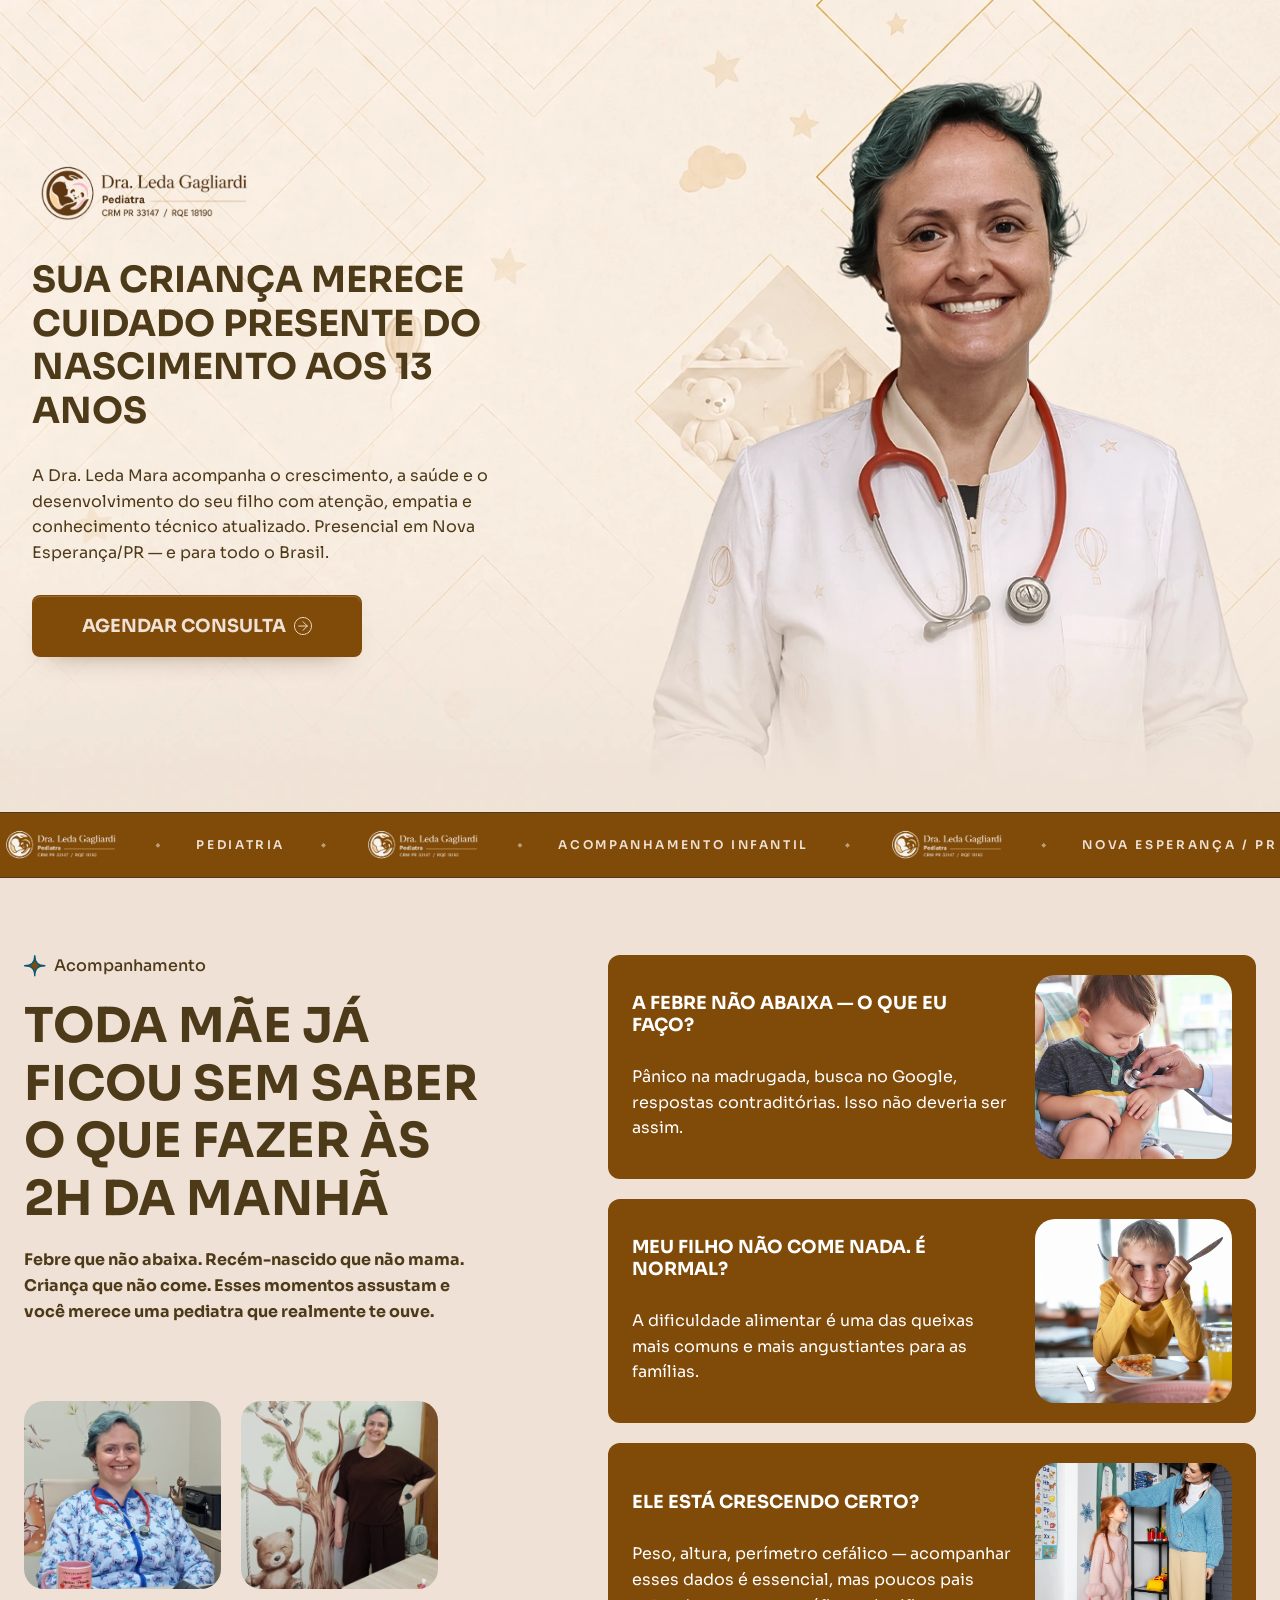
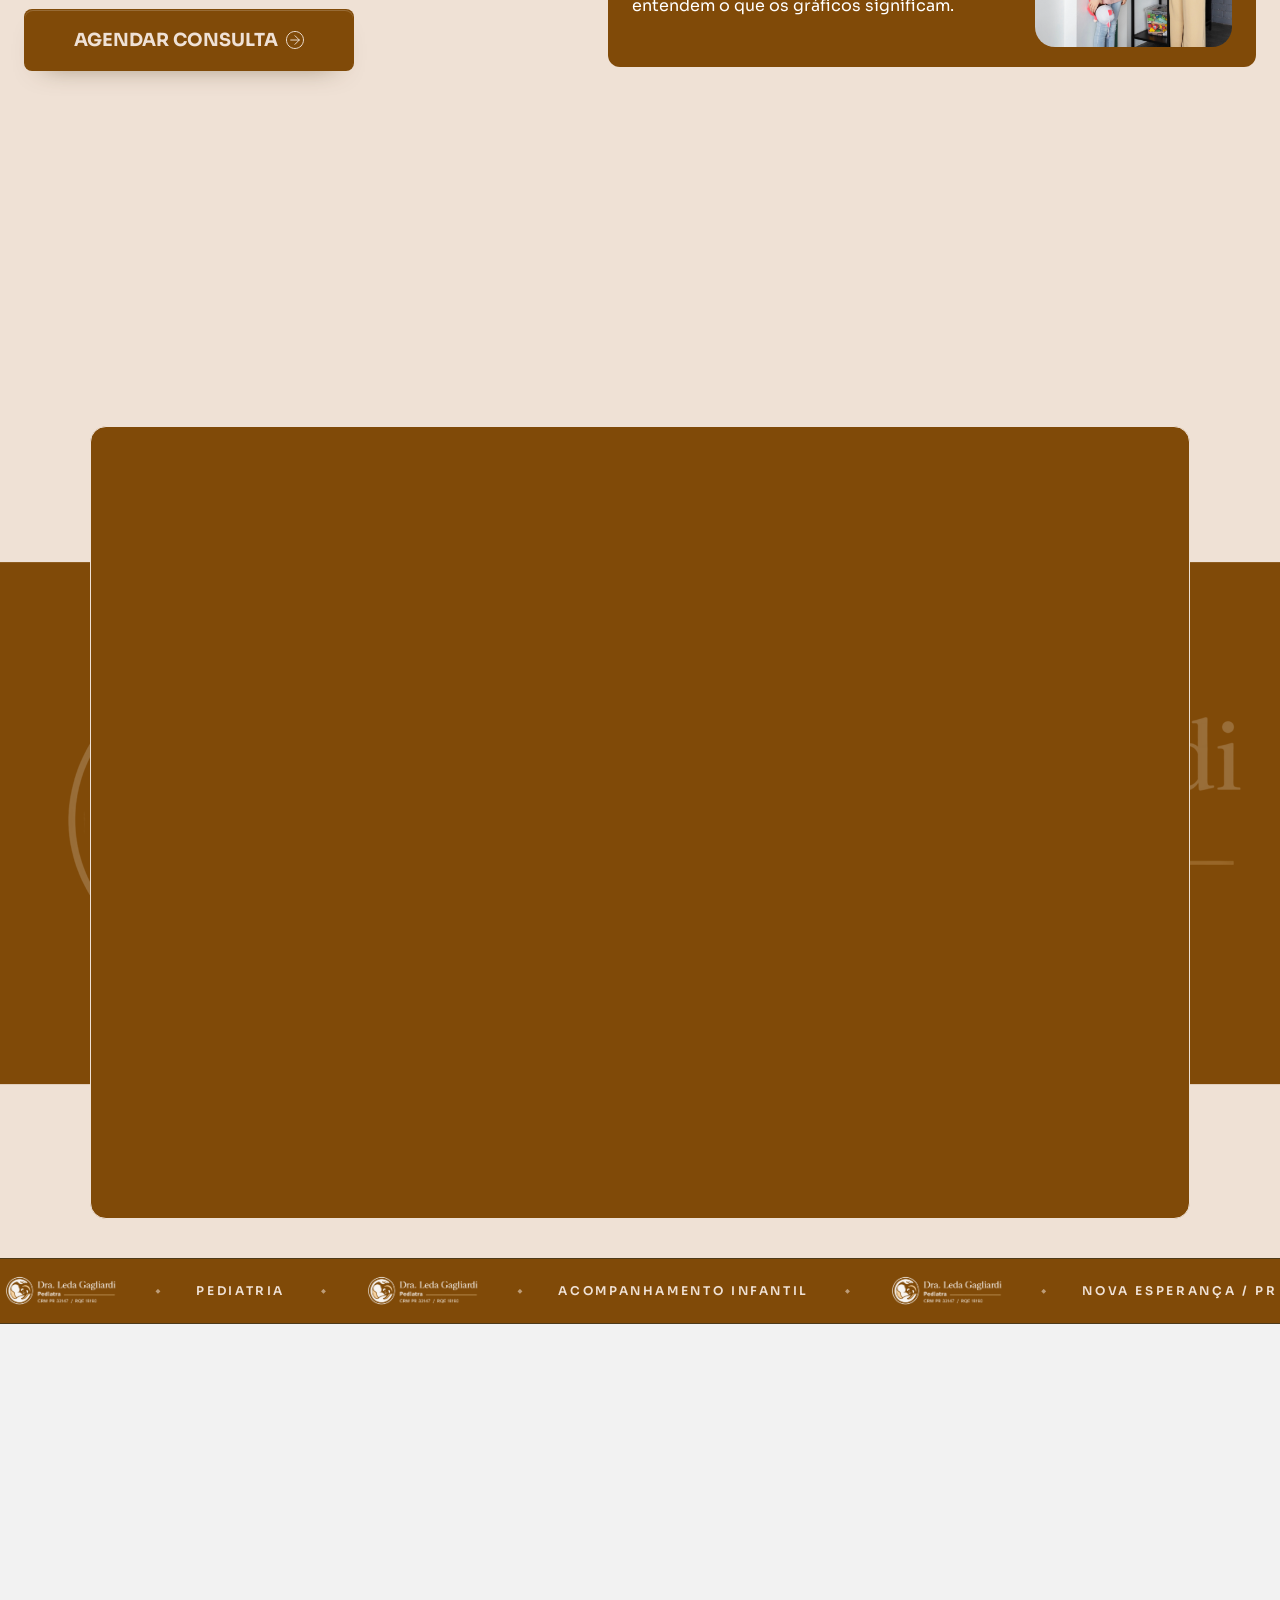
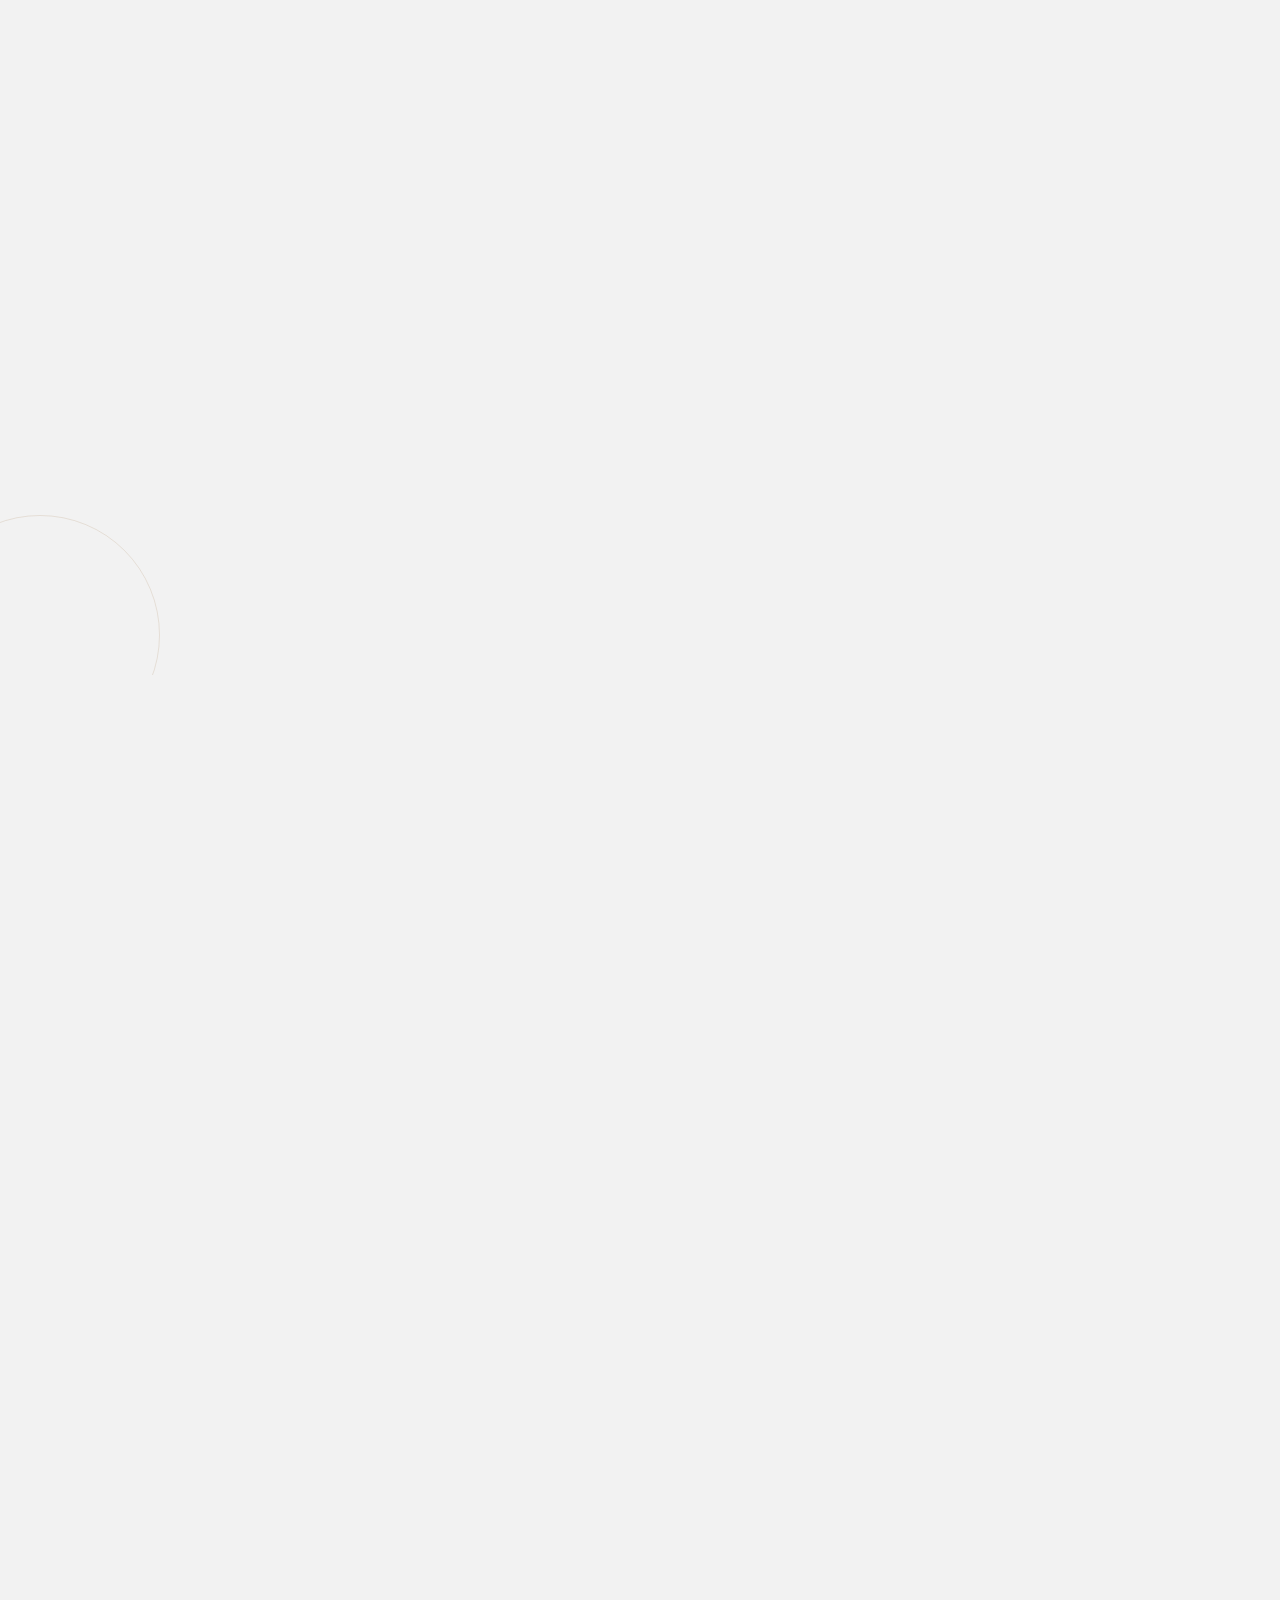
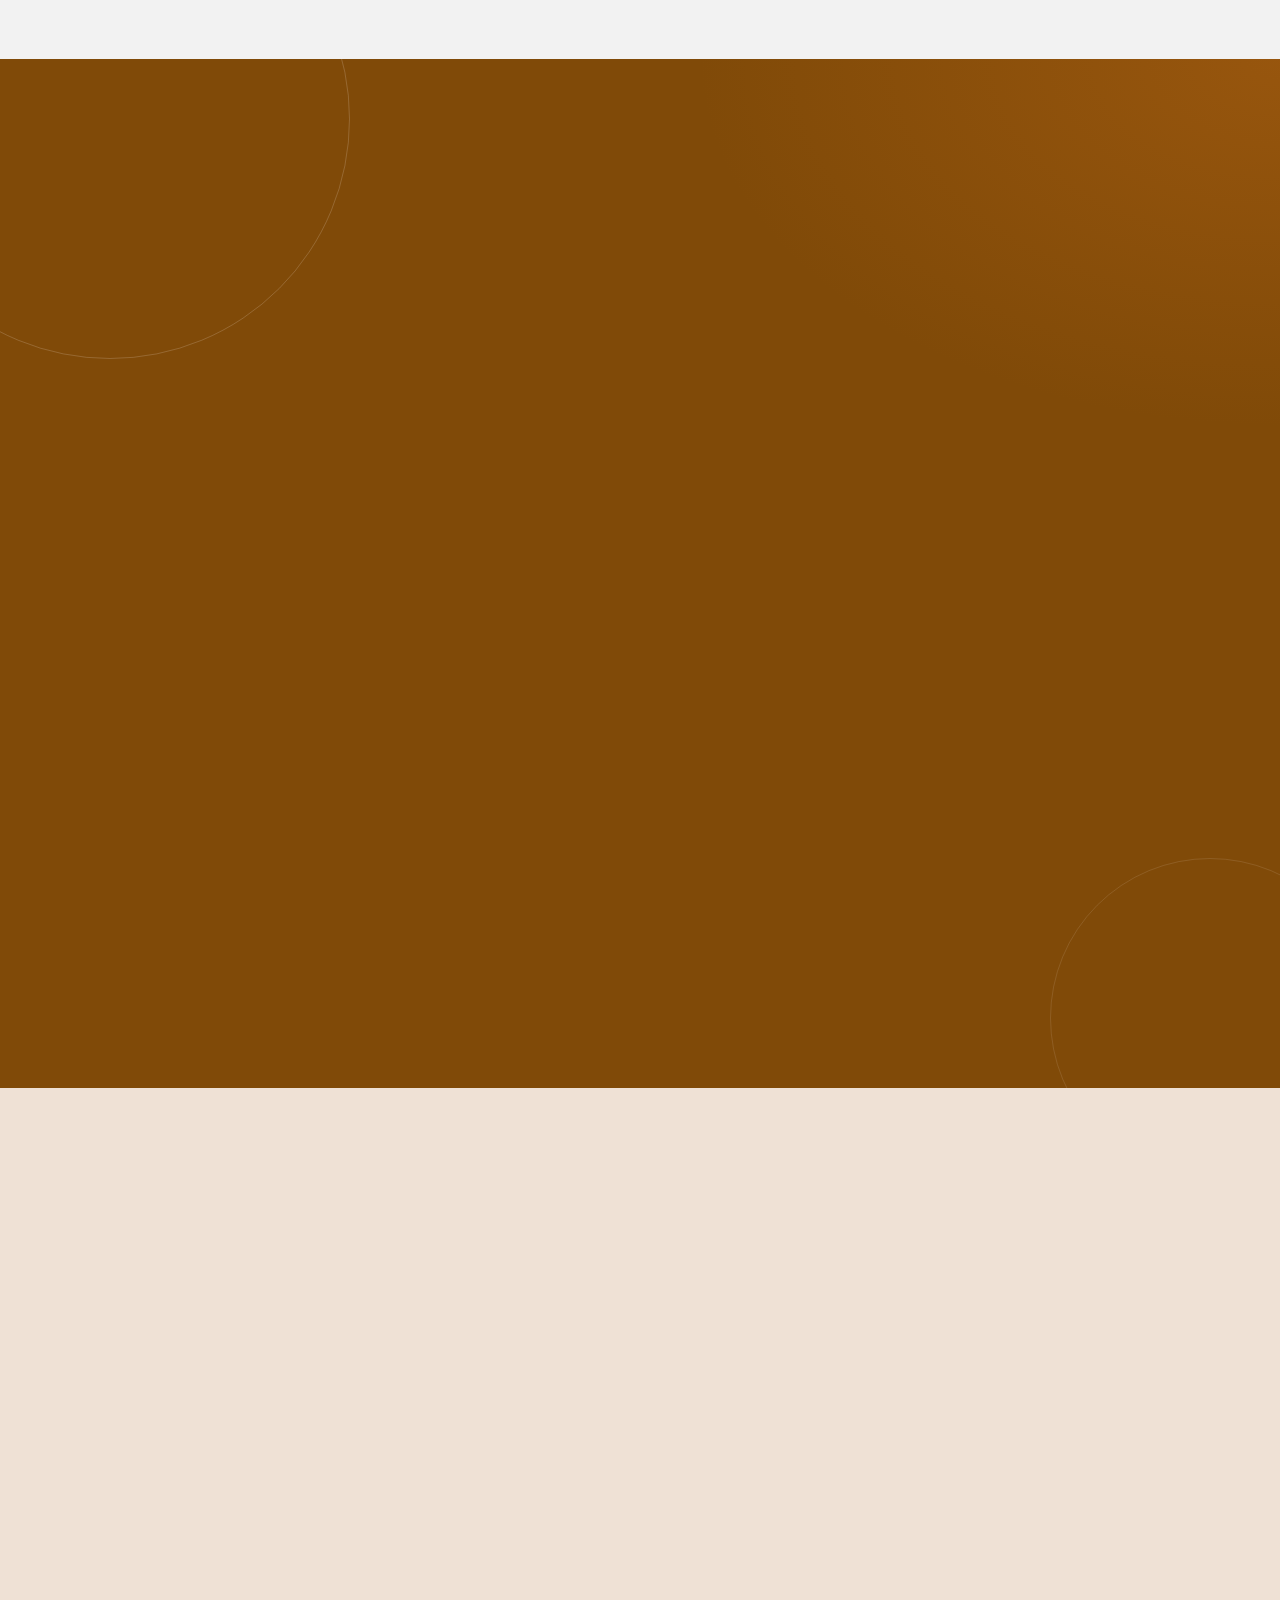
==== commit 6e8ae6ec: "fix: correct spelling of "Dra. Leda Mara" in multiple locations" ====
--- a/index.html
+++ b/index.html
@@ -5,14 +5,25 @@
     <meta name="viewport" content="width=device-width, initial-scale=1.0" />
     <meta name="theme-color" content="#EFE1D5" />
 
-    <title>Dra. Leda Maria — Pediatra em Nova Esperança/PR</title>
+    <title>Dra. Leda Mara — Pediatra em Nova Esperança/PR</title>
     <meta
       name="description"
-      content="A Dra. Leda Maria acompanha o crescimento, a saúde e o desenvolvimento do seu filho, do nascimento aos 13 anos. Atendimento presencial em Nova Esperança/PR e online para todo o Brasil."
+      content="A Dra. Leda Mara acompanha o crescimento, a saúde e o desenvolvimento do seu filho, do nascimento aos 13 anos. Atendimento presencial em Nova Esperança/PR e online para todo o Brasil."
     />
 
     <link rel="icon" type="image/svg+xml" href="assets/logo/favicon.svg" />
     <link rel="stylesheet" href="css/style.css" />
+
+    <!-- Preload: fontes críticas (usadas acima do fold) -->
+    <link rel="preload" as="font" type="font/woff2" href="assets/fonte/Sora-Regular.woff2" crossorigin />
+    <link rel="preload" as="font" type="font/woff2" href="assets/fonte/Sora-SemiBold.woff2" crossorigin />
+    <link rel="preload" as="font" type="font/woff2" href="assets/fonte/Sora-Bold.woff2" crossorigin />
+
+    <!-- Preload: imagens hero art-directed (background-image CSS não é descoberta pelo browser early) -->
+    <link rel="preload" as="image" href="assets/hero/heromobile.webp" media="(max-width: 767px)" />
+    <link rel="preload" as="image" href="assets/hero/heroipad.webp" media="(min-width: 768px) and (max-width: 1023px)" />
+    <link rel="preload" as="image" href="assets/hero/heronotebook.webp" media="(min-width: 1024px) and (max-width: 1439px)" />
+    <link rel="preload" as="image" href="assets/hero/herodesktop.webp" media="(min-width: 1440px)" />
   </head>
 
   <body>
@@ -24,12 +35,14 @@
             class="hero__logo"
             src="assets/logo/logo01.png"
             alt="Dra. Leda Gagliardi — Pediatra, CRM PR 33147"
+            fetchpriority="high"
+            decoding="async"
           />
 
           <h1>Sua criança merece cuidado presente do nascimento aos 13 anos</h1>
 
           <p>
-            A Dra. Leda Maria acompanha o crescimento, a saúde e o
+            A Dra. Leda Mara acompanha o crescimento, a saúde e o
             desenvolvimento do seu filho com atenção, empatia e conhecimento
             técnico atualizado. Presencial em Nova Esperança/PR — e para todo o
             Brasil.
@@ -37,7 +50,7 @@
 
           <a
             class="button"
-            href="https://wa.me/554432523099?text=Ol%C3%A1!%20Gostaria%20de%20agendar%20uma%20consulta%20com%20a%20Dra.%20Leda%20Maria."
+            href="https://wa.me/554432523099?text=Ol%C3%A1!%20Gostaria%20de%20agendar%20uma%20consulta%20com%20a%20Dra.%20Leda%20Mara."
             target="_blank"
             rel="noopener noreferrer"
           >
@@ -145,7 +158,7 @@
 
             <a
               class="button"
-              href="https://wa.me/554432523099?text=Ol%C3%A1!%20Gostaria%20de%20tirar%20uma%20d%C3%BAvida%20com%20a%20Dra.%20Leda%20Maria."
+              href="https://wa.me/554432523099?text=Ol%C3%A1!%20Gostaria%20de%20tirar%20uma%20d%C3%BAvida%20com%20a%20Dra.%20Leda%20Mara."
               target="_blank"
               rel="noopener noreferrer"
             >
@@ -239,7 +252,7 @@
 
           <ul class="beneficits__cards">
             <li>
-              <img src="assets/icons/one.svg" alt="" aria-hidden="true" />
+              <img src="assets/icons/one.svg" alt="" aria-hidden="true" loading="lazy" decoding="async" />
               <h3>Atenção real ao seu filho</h3>
               <p>
                 Cada consulta começa com escuta. Seus medos e observações como
@@ -248,7 +261,7 @@
             </li>
 
             <li>
-              <img src="assets/icons/two.svg" alt="" aria-hidden="true" />
+              <img src="assets/icons/two.svg" alt="" aria-hidden="true" loading="lazy" decoding="async" />
               <h3>Puericultura completa conforme a SBP</h3>
               <p>
                 Peso, altura e desenvolvimento registrados e interpretados com
@@ -257,7 +270,7 @@
             </li>
 
             <li>
-              <img src="assets/icons/three.svg" alt="" aria-hidden="true" />
+              <img src="assets/icons/three.svg" alt="" aria-hidden="true" loading="lazy" decoding="async" />
               <h3>Exames e orientações personalizados</h3>
               <p>
                 Quando necessário, pedidos de exames precisos, sem exageros e
@@ -266,16 +279,16 @@
             </li>
 
             <li>
-              <img src="assets/icons/four.svg" alt="" aria-hidden="true" />
+              <img src="assets/icons/four.svg" alt="" aria-hidden="true" loading="lazy" decoding="async" />
               <h3>Suporte por 15 dias após a consulta</h3>
               <p>
-                Você tem acesso ao contato da Dra. Leda para dúvidas e
-                orientações enquanto o tratamento está em andamento.
-              </p>
-            </li>
-
-            <li>
-              <img src="assets/icons/five.svg" alt="" aria-hidden="true" />
+                Você conta com suporte para dúvidas e orientações enquanto o
+                tratamento está em andamento.
+              </p>
+            </li>
+
+            <li>
+              <img src="assets/icons/five.svg" alt="" aria-hidden="true" loading="lazy" decoding="async" />
               <h3>Retorno garantido</h3>
               <p>
                 Consulta de retorno em até 15 dias para acompanhar a evolução ou
@@ -284,7 +297,7 @@
             </li>
 
             <li>
-              <img src="assets/icons/six.svg" alt="" aria-hidden="true" />
+              <img src="assets/icons/six.svg" alt="" aria-hidden="true" loading="lazy" decoding="async" />
               <h3>Olhar de mãe e de médica</h3>
               <p>
                 A Dra. Leda é mãe. Ela entende o que você sente, e isso muda
@@ -297,7 +310,7 @@
 
           <a
             class="button button--light"
-            href="https://wa.me/554432523099?text=Ol%C3%A1!%20Gostaria%20de%20agendar%20uma%20consulta%20com%20a%20Dra.%20Leda%20Maria."
+            href="https://wa.me/554432523099?text=Ol%C3%A1!%20Gostaria%20de%20agendar%20uma%20consulta%20com%20a%20Dra.%20Leda%20Mara."
             target="_blank"
             rel="noopener noreferrer"
           >
@@ -438,7 +451,7 @@
 
           <a
             class="button"
-            href="https://wa.me/554432523099?text=Ol%C3%A1!%20Gostaria%20de%20agendar%20uma%20consulta%20com%20a%20Dra.%20Leda%20Maria."
+            href="https://wa.me/554432523099?text=Ol%C3%A1!%20Gostaria%20de%20agendar%20uma%20consulta%20com%20a%20Dra.%20Leda%20Mara."
             target="_blank"
             rel="noopener noreferrer"
           >
@@ -634,7 +647,7 @@
 
           <a
             class="button"
-            href="https://wa.me/554432523099?text=Ol%C3%A1!%20Gostaria%20de%20agendar%20uma%20consulta%20com%20a%20Dra.%20Leda%20Maria."
+            href="https://wa.me/554432523099?text=Ol%C3%A1!%20Gostaria%20de%20agendar%20uma%20consulta%20com%20a%20Dra.%20Leda%20Mara."
             target="_blank"
             rel="noopener noreferrer"
           >
@@ -651,13 +664,13 @@
         <div class="sobre__inner">
           <div class="sobre__text">
             <div class="sobre__heading">
-              <h2>Quem é a Dra. Leda Maria?</h2>
+              <h2>Quem é a Dra. Leda Mara?</h2>
               <p class="sobre__crm">CRM PR 33147 | RQE 18190</p>
             </div>
 
             <div class="sobre__paragraphs">
               <p>
-                A Dra. Leda Maria é pediatra com anos de experiência no
+                A Dra. Leda Mara é pediatra com anos de experiência no
                 acompanhamento de crianças de 0 a 13 anos, atuando em Nova
                 Esperança, no Paraná, atendendo pacientes da cidade, da
                 região e de todo o Brasil.
@@ -690,7 +703,7 @@
             <img
               class="sobre__photo"
               src="assets/images/sobre/sobre.webp"
-              alt="Dra. Leda Maria em seu consultório pediátrico"
+              alt="Dra. Leda Mara em seu consultório pediátrico"
               width="548"
               height="815"
               loading="lazy"
@@ -716,7 +729,7 @@
                   <summary>
                     A Dra. Leda atende crianças de qualquer cidade?
                     <span class="faq__icon" aria-hidden="true">
-                      <img src="assets/icons/plus.svg" alt="" width="16" height="16" />
+                      <img src="assets/icons/plus.svg" alt="" width="16" height="16" loading="lazy" decoding="async" />
                     </span>
                   </summary>
                   <div class="faq__answer">
@@ -730,7 +743,7 @@
                   <summary>
                     Qual a faixa etária atendida?
                     <span class="faq__icon" aria-hidden="true">
-                      <img src="assets/icons/plus.svg" alt="" width="16" height="16" />
+                      <img src="assets/icons/plus.svg" alt="" width="16" height="16" loading="lazy" decoding="async" />
                     </span>
                   </summary>
                   <div class="faq__answer">
@@ -744,7 +757,7 @@
                   <summary>
                     Como funciona o acompanhamento após a consulta?
                     <span class="faq__icon" aria-hidden="true">
-                      <img src="assets/icons/plus.svg" alt="" width="16" height="16" />
+                      <img src="assets/icons/plus.svg" alt="" width="16" height="16" loading="lazy" decoding="async" />
                     </span>
                   </summary>
                   <div class="faq__answer">
@@ -758,7 +771,7 @@
                   <summary>
                     O que é puericultura?
                     <span class="faq__icon" aria-hidden="true">
-                      <img src="assets/icons/plus.svg" alt="" width="16" height="16" />
+                      <img src="assets/icons/plus.svg" alt="" width="16" height="16" loading="lazy" decoding="async" />
                     </span>
                   </summary>
                   <div class="faq__answer">
@@ -772,7 +785,7 @@
                   <summary>
                     Meu filho está com febre. Quando devo buscar atendimento?
                     <span class="faq__icon" aria-hidden="true">
-                      <img src="assets/icons/plus.svg" alt="" width="16" height="16" />
+                      <img src="assets/icons/plus.svg" alt="" width="16" height="16" loading="lazy" decoding="async" />
                     </span>
                   </summary>
                   <div class="faq__answer">
@@ -786,7 +799,7 @@
                   <summary>
                     Meu bebê não está mamando bem. O que devo fazer?
                     <span class="faq__icon" aria-hidden="true">
-                      <img src="assets/icons/plus.svg" alt="" width="16" height="16" />
+                      <img src="assets/icons/plus.svg" alt="" width="16" height="16" loading="lazy" decoding="async" />
                     </span>
                   </summary>
                   <div class="faq__answer">
@@ -800,7 +813,7 @@
                   <summary>
                     Meu filho não come nada. Isso é normal?
                     <span class="faq__icon" aria-hidden="true">
-                      <img src="assets/icons/plus.svg" alt="" width="16" height="16" />
+                      <img src="assets/icons/plus.svg" alt="" width="16" height="16" loading="lazy" decoding="async" />
                     </span>
                   </summary>
                   <div class="faq__answer">
@@ -814,7 +827,7 @@
                   <summary>
                     A Dra. Leda atende casos de alergia?
                     <span class="faq__icon" aria-hidden="true">
-                      <img src="assets/icons/plus.svg" alt="" width="16" height="16" />
+                      <img src="assets/icons/plus.svg" alt="" width="16" height="16" loading="lazy" decoding="async" />
                     </span>
                   </summary>
                   <div class="faq__answer">
@@ -838,7 +851,7 @@
 
             <a
               class="button faq__cta-button"
-              href="https://wa.me/554432523099?text=Ol%C3%A1!%20Gostaria%20de%20agendar%20uma%20consulta%20com%20a%20Dra.%20Leda%20Maria.%20Poderia%20me%20informar%20os%20hor%C3%A1rios%20dispon%C3%ADveis%3F"
+              href="https://wa.me/554432523099?text=Ol%C3%A1!%20Gostaria%20de%20agendar%20uma%20consulta%20com%20a%20Dra.%20Leda%20Mara.%20Poderia%20me%20informar%20os%20hor%C3%A1rios%20dispon%C3%ADveis%3F"
               target="_blank"
               rel="noopener noreferrer"
             >
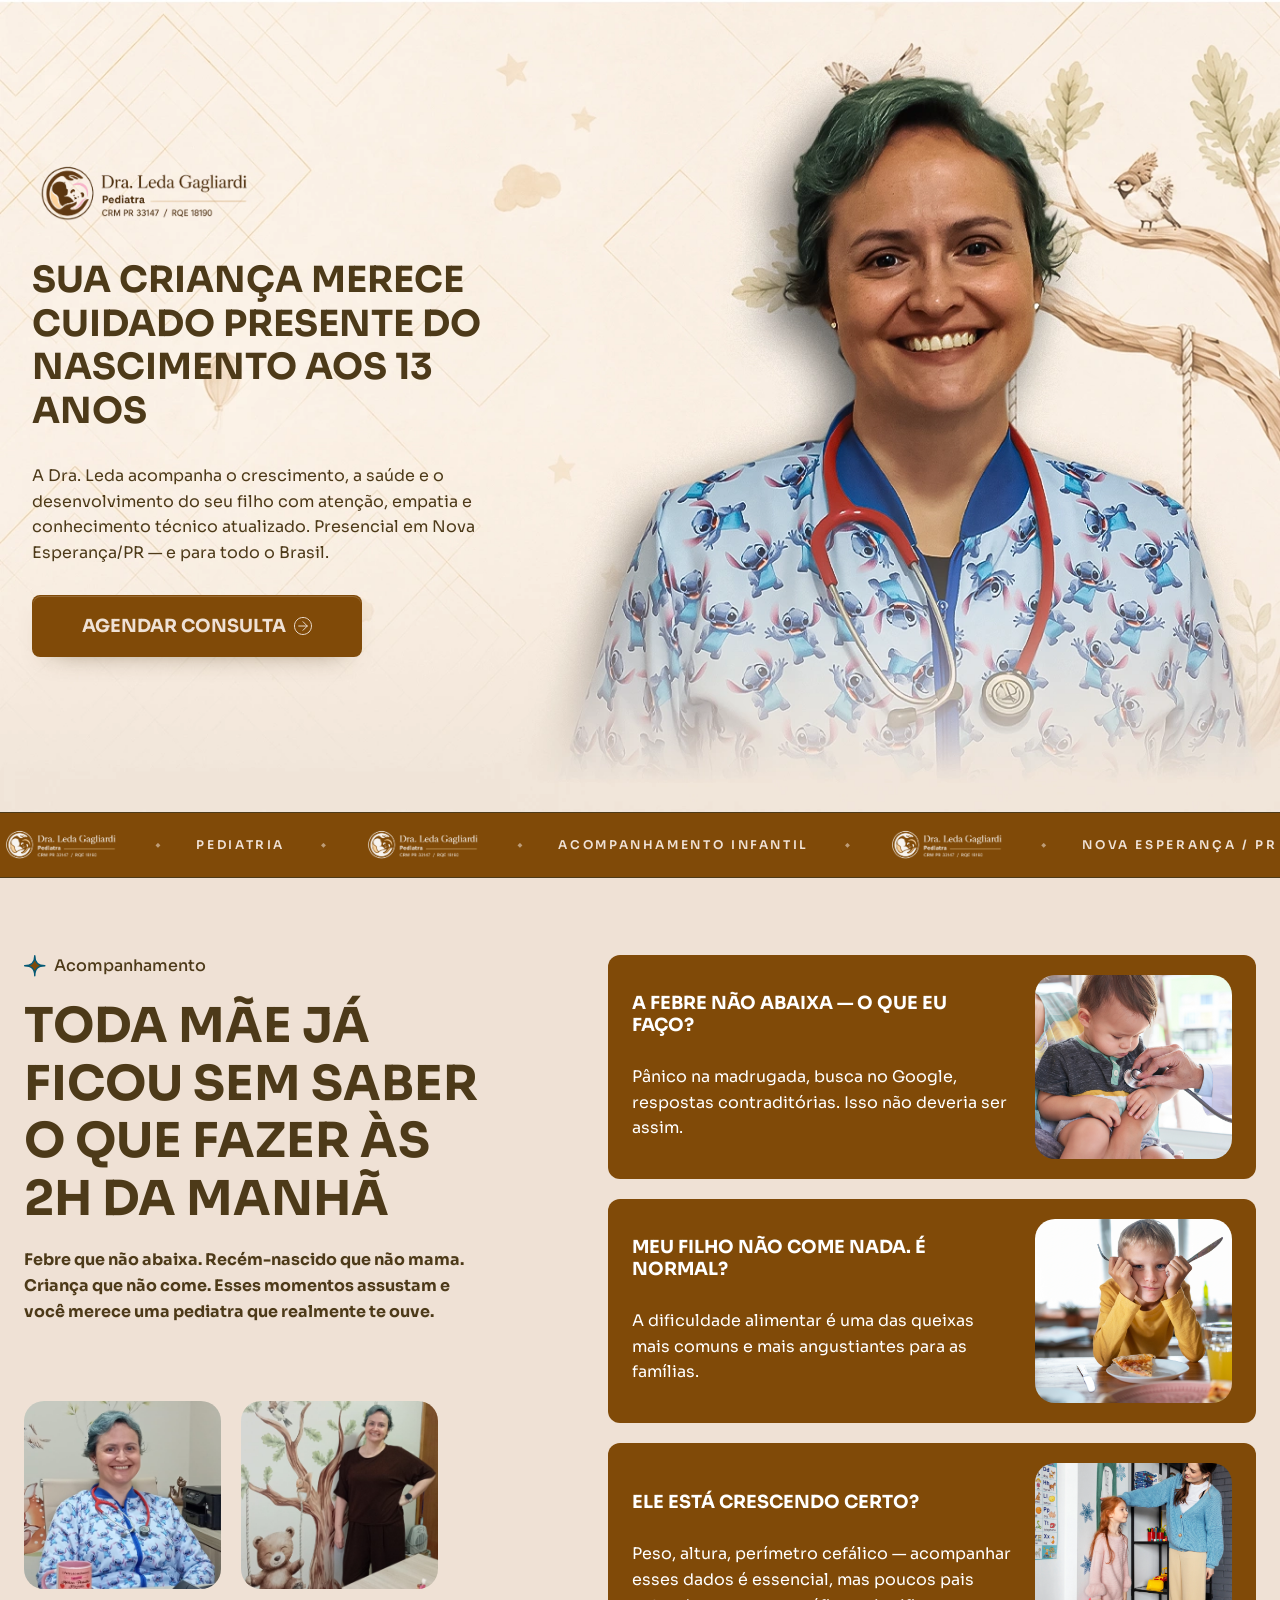
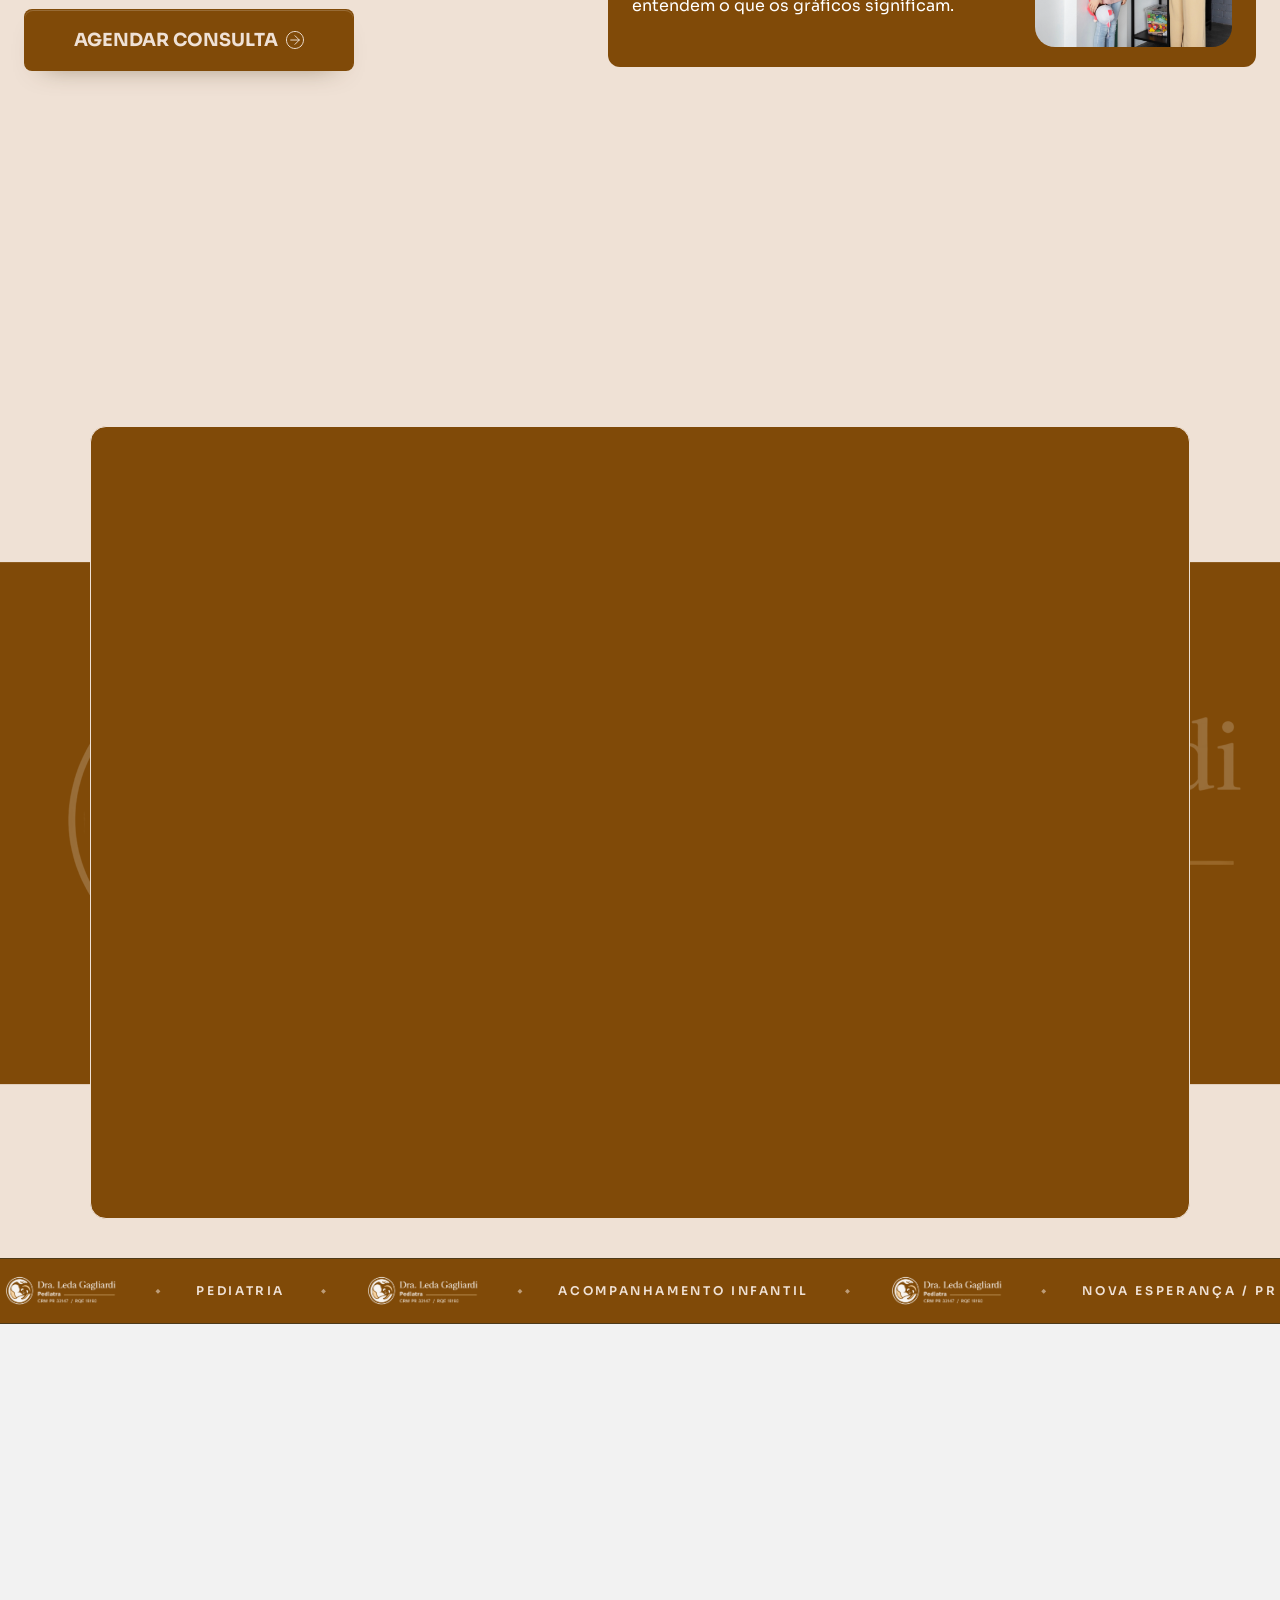
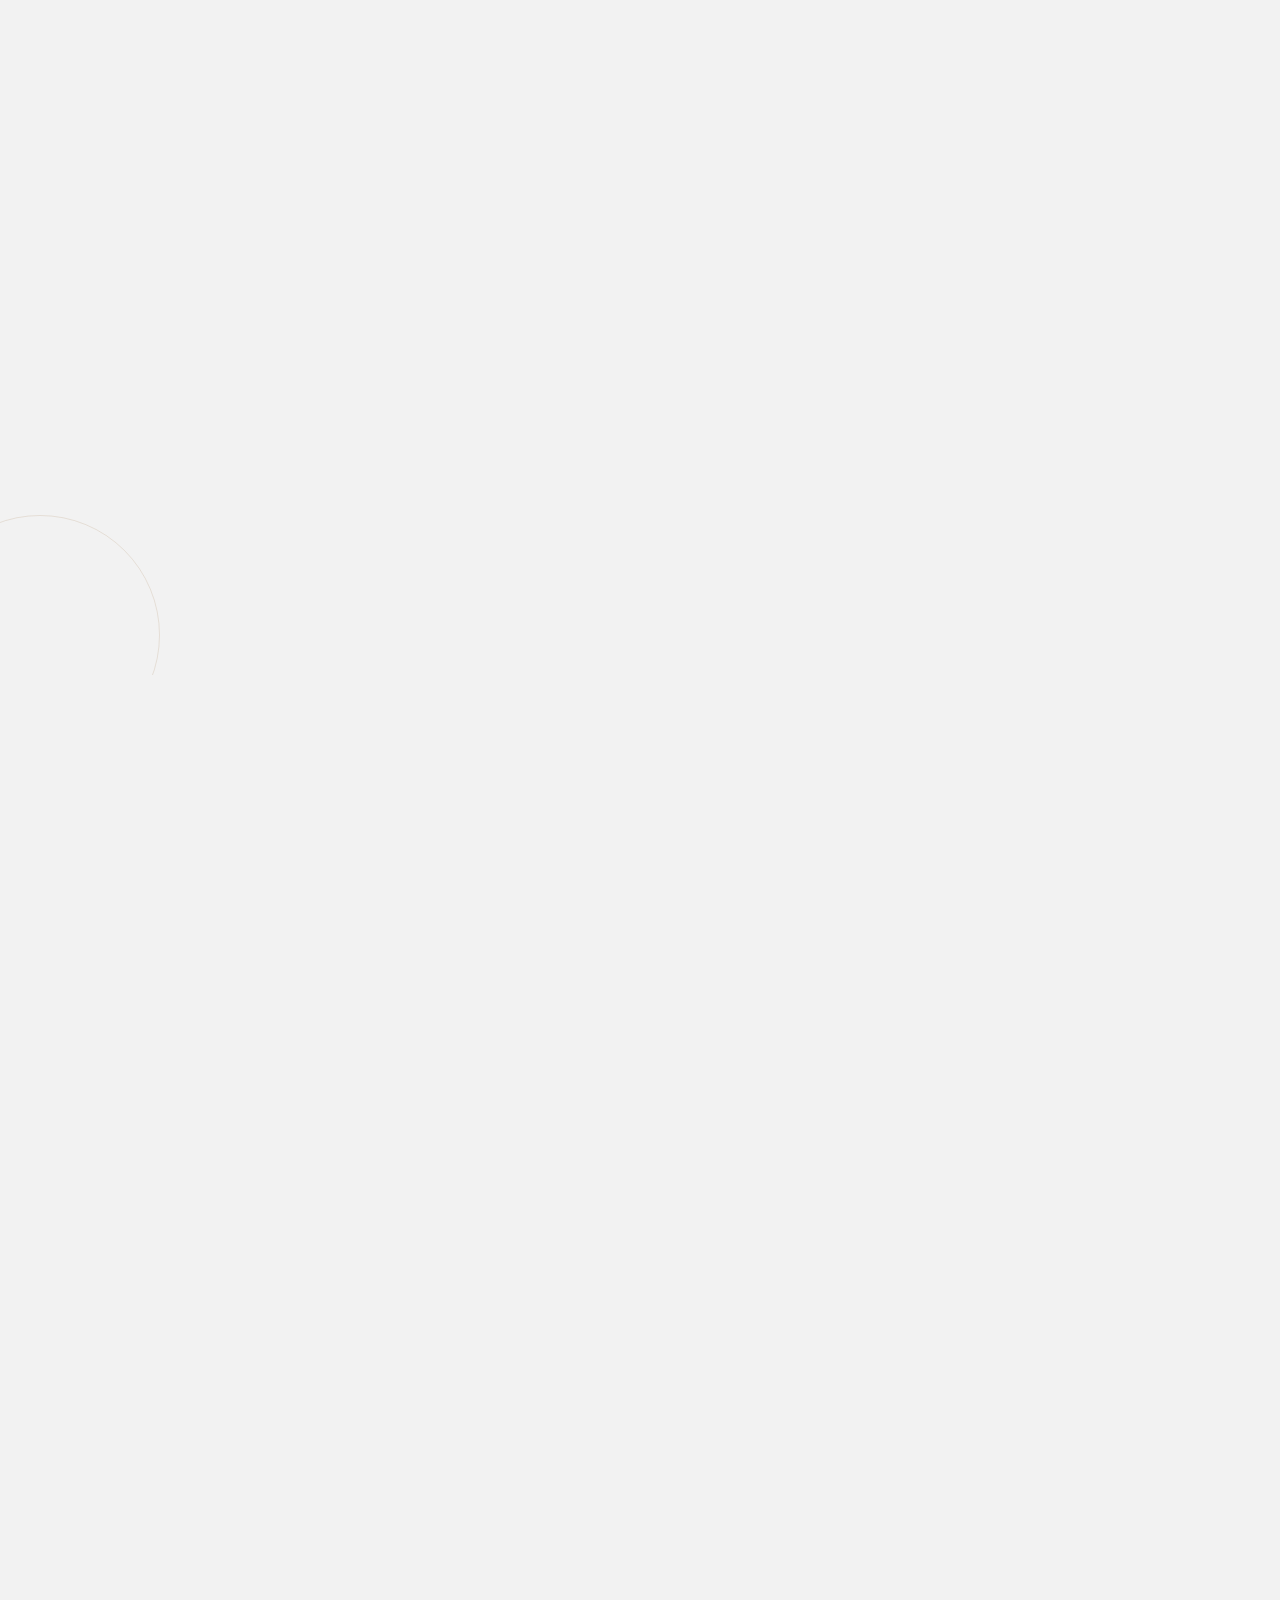
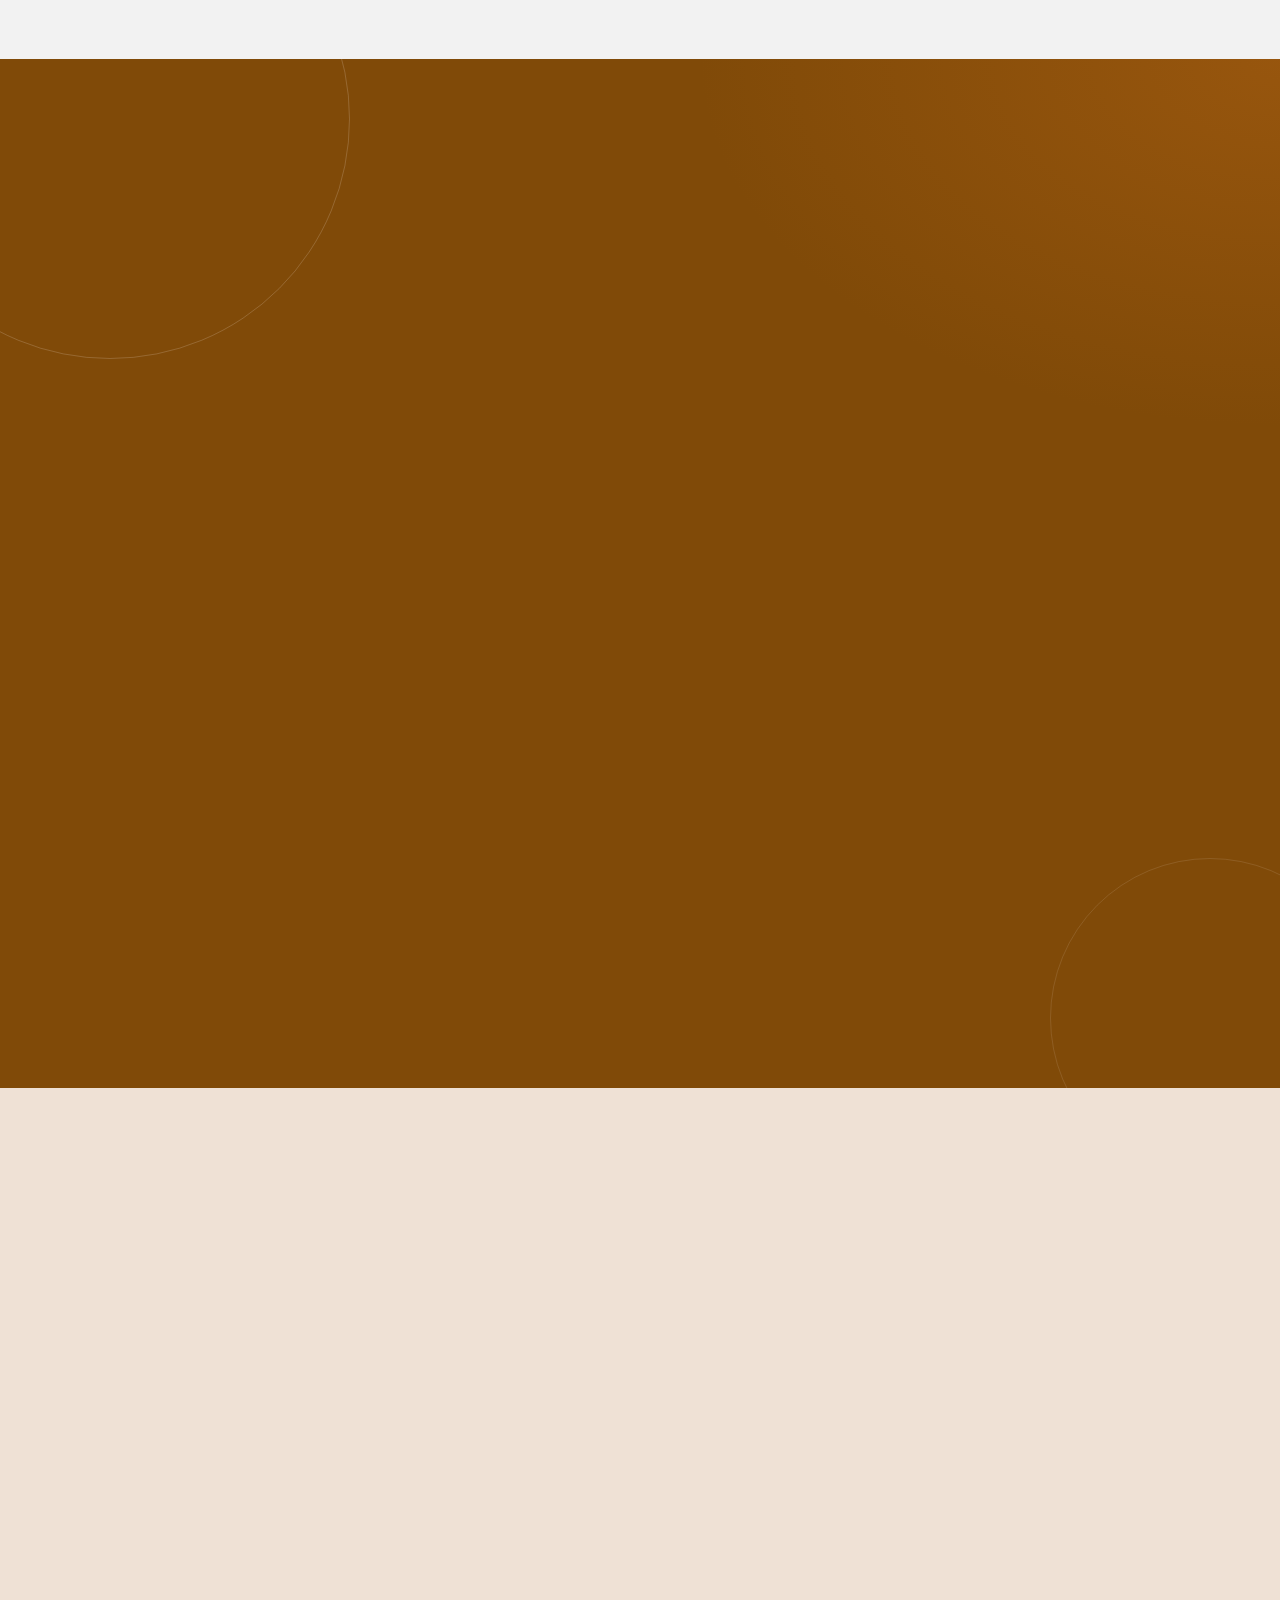
==== commit 9635e44e: "fix: ajusta textos e FAQ da landing page" ====
--- a/index.html
+++ b/index.html
@@ -5,10 +5,10 @@
     <meta name="viewport" content="width=device-width, initial-scale=1.0" />
     <meta name="theme-color" content="#EFE1D5" />
 
-    <title>Dra. Leda Mara — Pediatra em Nova Esperança/PR</title>
+    <title>Dra. Leda — Pediatra em Nova Esperança/PR</title>
     <meta
       name="description"
-      content="A Dra. Leda Mara acompanha o crescimento, a saúde e o desenvolvimento do seu filho, do nascimento aos 13 anos. Atendimento presencial em Nova Esperança/PR e online para todo o Brasil."
+      content="A Dra. Leda acompanha o crescimento, a saúde e o desenvolvimento do seu filho, do nascimento aos 13 anos. Atendimento presencial em Nova Esperança/PR e online para todo o Brasil."
     />
 
     <link rel="icon" type="image/svg+xml" href="assets/logo/favicon.svg" />
@@ -42,7 +42,7 @@
           <h1>Sua criança merece cuidado presente do nascimento aos 13 anos</h1>
 
           <p>
-            A Dra. Leda Mara acompanha o crescimento, a saúde e o
+            A Dra. Leda acompanha o crescimento, a saúde e o
             desenvolvimento do seu filho com atenção, empatia e conhecimento
             técnico atualizado. Presencial em Nova Esperança/PR — e para todo o
             Brasil.
@@ -50,7 +50,7 @@
 
           <a
             class="button"
-            href="https://wa.me/554432523099?text=Ol%C3%A1!%20Gostaria%20de%20agendar%20uma%20consulta%20com%20a%20Dra.%20Leda%20Mara."
+            href="https://wa.me/554432523099?text=Ol%C3%A1!%20Gostaria%20de%20agendar%20uma%20consulta%20com%20a%20Dra.%20Leda."
             target="_blank"
             rel="noopener noreferrer"
           >
@@ -158,7 +158,7 @@
 
             <a
               class="button"
-              href="https://wa.me/554432523099?text=Ol%C3%A1!%20Gostaria%20de%20tirar%20uma%20d%C3%BAvida%20com%20a%20Dra.%20Leda%20Mara."
+              href="https://wa.me/554432523099?text=Ol%C3%A1!%20Gostaria%20de%20tirar%20uma%20d%C3%BAvida%20com%20a%20Dra.%20Leda."
               target="_blank"
               rel="noopener noreferrer"
             >
@@ -310,7 +310,7 @@
 
           <a
             class="button button--light"
-            href="https://wa.me/554432523099?text=Ol%C3%A1!%20Gostaria%20de%20agendar%20uma%20consulta%20com%20a%20Dra.%20Leda%20Mara."
+            href="https://wa.me/554432523099?text=Ol%C3%A1!%20Gostaria%20de%20agendar%20uma%20consulta%20com%20a%20Dra.%20Leda."
             target="_blank"
             rel="noopener noreferrer"
           >
@@ -441,7 +441,7 @@
               <div>
                 <h3>Etapa 3 - Acompanhamento real</h3>
                 <p>
-                  Retorno agendado em até 15 dias. Contato telefônico disponível
+                  Retorno agendado em até 15 dias. Contato por WhatsApp disponível
                   durante o período de tratamento. Porque pediatria de verdade
                   não termina na porta do consultório.
                 </p>
@@ -451,7 +451,7 @@
 
           <a
             class="button"
-            href="https://wa.me/554432523099?text=Ol%C3%A1!%20Gostaria%20de%20agendar%20uma%20consulta%20com%20a%20Dra.%20Leda%20Mara."
+            href="https://wa.me/554432523099?text=Ol%C3%A1!%20Gostaria%20de%20agendar%20uma%20consulta%20com%20a%20Dra.%20Leda."
             target="_blank"
             rel="noopener noreferrer"
           >
@@ -647,7 +647,7 @@
 
           <a
             class="button"
-            href="https://wa.me/554432523099?text=Ol%C3%A1!%20Gostaria%20de%20agendar%20uma%20consulta%20com%20a%20Dra.%20Leda%20Mara."
+            href="https://wa.me/554432523099?text=Ol%C3%A1!%20Gostaria%20de%20agendar%20uma%20consulta%20com%20a%20Dra.%20Leda."
             target="_blank"
             rel="noopener noreferrer"
           >
@@ -664,13 +664,13 @@
         <div class="sobre__inner">
           <div class="sobre__text">
             <div class="sobre__heading">
-              <h2>Quem é a Dra. Leda Mara?</h2>
+              <h2>Quem é a Dra. Leda?</h2>
               <p class="sobre__crm">CRM PR 33147 | RQE 18190</p>
             </div>
 
             <div class="sobre__paragraphs">
               <p>
-                A Dra. Leda Mara é pediatra com anos de experiência no
+                A Dra. Leda é pediatra com anos de experiência no
                 acompanhamento de crianças de 0 a 13 anos, atuando em Nova
                 Esperança, no Paraná, atendendo pacientes da cidade, da
                 região e de todo o Brasil.
@@ -703,7 +703,7 @@
             <img
               class="sobre__photo"
               src="assets/images/sobre/sobre.webp"
-              alt="Dra. Leda Mara em seu consultório pediátrico"
+              alt="Dra. Leda em seu consultório pediátrico"
               width="548"
               height="815"
               loading="lazy"
@@ -761,7 +761,7 @@
                     </span>
                   </summary>
                   <div class="faq__answer">
-                    <p>Após a consulta, você tem acesso direto ao contato da Dra. Leda por até 15 dias para tirar dúvidas enquanto o tratamento estiver em andamento. O retorno é agendado em até 15 dias para acompanhar a evolução.</p>
+                    <p>Após a consulta, você tem contato por WhatsApp disponível por até 15 dias para tirar dúvidas enquanto o tratamento estiver em andamento. O retorno é agendado em até 15 dias para acompanhar a evolução.</p>
                   </div>
                 </details>
               </li>
@@ -822,19 +822,6 @@
                 </details>
               </li>
 
-              <li>
-                <details class="faq__item">
-                  <summary>
-                    A Dra. Leda atende casos de alergia?
-                    <span class="faq__icon" aria-hidden="true">
-                      <img src="assets/icons/plus.svg" alt="" width="16" height="16" loading="lazy" decoding="async" />
-                    </span>
-                  </summary>
-                  <div class="faq__answer">
-                    <p>Sim. A Dra. Leda avalia e acompanha quadros alérgicos em crianças, como rinite alérgica, urticária, alergia alimentar e asma, sempre com conduta baseada nas diretrizes da Sociedade Brasileira de Pediatria.</p>
-                  </div>
-                </details>
-              </li>
             </ul>
           </div>
 
@@ -851,7 +838,7 @@
 
             <a
               class="button faq__cta-button"
-              href="https://wa.me/554432523099?text=Ol%C3%A1!%20Gostaria%20de%20agendar%20uma%20consulta%20com%20a%20Dra.%20Leda%20Mara.%20Poderia%20me%20informar%20os%20hor%C3%A1rios%20dispon%C3%ADveis%3F"
+              href="https://wa.me/554432523099?text=Ol%C3%A1!%20Gostaria%20de%20agendar%20uma%20consulta%20com%20a%20Dra.%20Leda.%20Poderia%20me%20informar%20os%20hor%C3%A1rios%20dispon%C3%ADveis%3F"
               target="_blank"
               rel="noopener noreferrer"
             >
